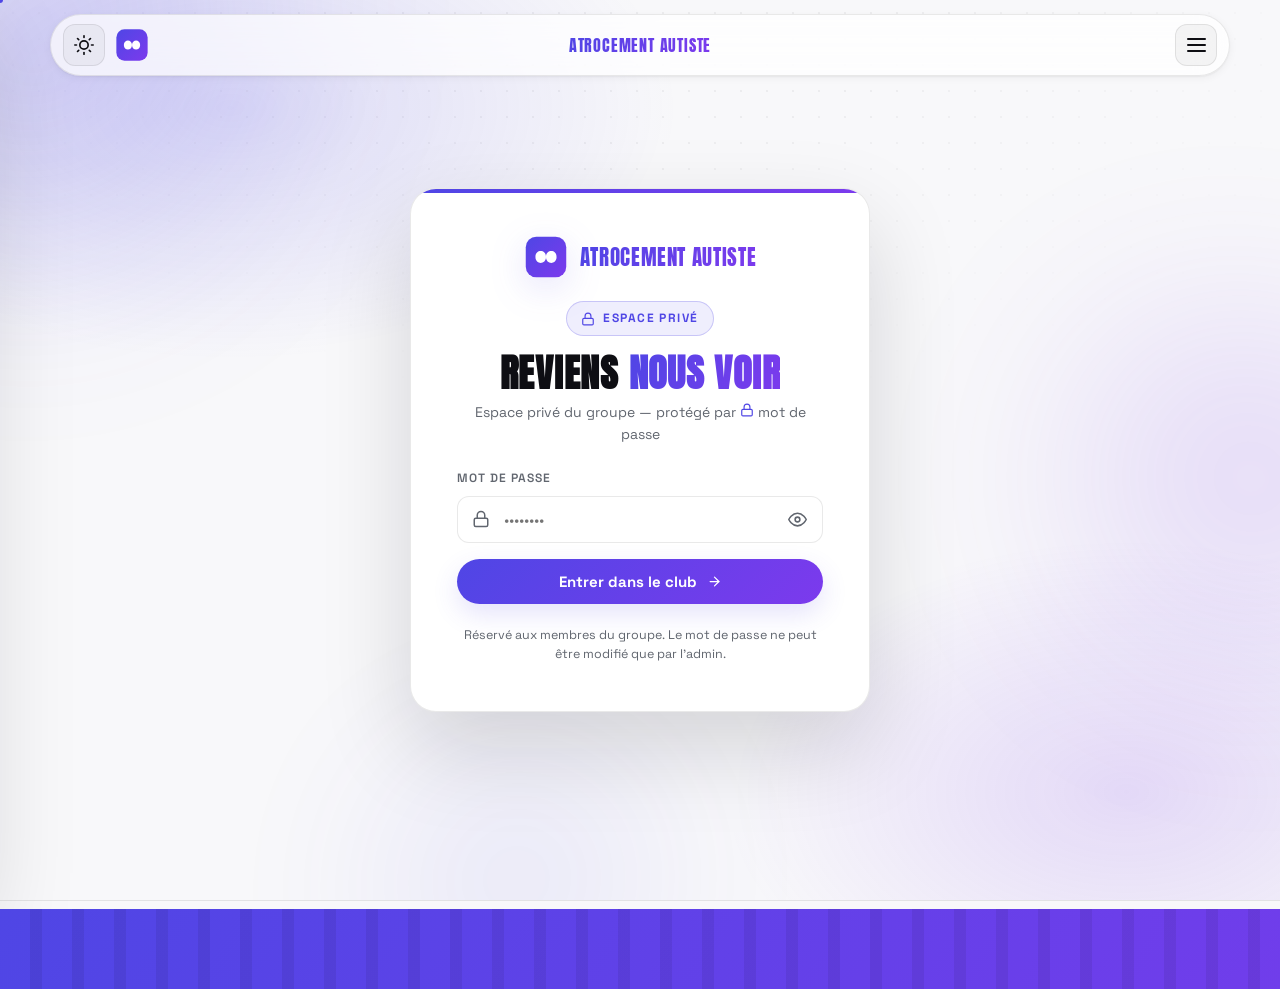
==== actualites.html @ 9465d2bf "Add files via upload" ====
<!doctype html>
<html lang="fr" data-theme="noir" data-mode="light">
<head>
<meta charset="utf-8">
<meta name="viewport" content="width=device-width, initial-scale=1, viewport-fit=cover">
<title>Fil d'actualité — Atrocement Autiste</title>
<meta name="description" content="Les nouvelles du groupe.">
<meta name="theme-color" content="#f8f8fa">
<link rel="manifest" href="manifest.json">
<link rel="icon" type="image/svg+xml" href="icons/logo.svg">
<link rel="icon" type="image/png" sizes="32x32" href="icons/icon-32.png">
<link rel="apple-touch-icon" href="icons/apple-touch-icon.png">
<meta name="apple-mobile-web-app-capable" content="yes">
<meta name="mobile-web-app-capable" content="yes">
<meta name="apple-mobile-web-app-status-bar-style" content="black-translucent">
<meta name="apple-mobile-web-app-title" content="Atrocement Autiste">
<script>
(function(){try{var t=localStorage.getItem('aa_theme')||'noir';var m=localStorage.getItem('aa_mode')||'light';var d=document.documentElement;d.setAttribute('data-theme',t);d.setAttribute('data-mode',m);}catch(e){}})();
</script>
<link rel="stylesheet" href="fonts/fonts.css">
<link rel="stylesheet" href="css/themes.css">
<link rel="stylesheet" href="css/styles.css">
</head>
<body>
<div class="cursor-dot"></div>
<div class="grid-fx"></div>
<div class="blobs"><div class="blob b1"></div><div class="blob b2"></div><div class="blob b3"></div></div>
<div class="transition-overlay"></div>

<header class="nav">
  <div class="nav-inner">
    <div class="nav-left">
      <button class="icon-btn" id="theme-btn" aria-label="Changer le thème" aria-expanded="false">
        <span class="icon-moon" data-icon="moon"></span>
        <span class="icon-sun" data-icon="sun"></span>
      </button>
      <a href="index.html" class="no-transition logo-mark" aria-label="Accueil">
        <svg viewBox="0 0 100 100" fill="none" aria-hidden="true">
          <defs><linearGradient id="navg" x1="0" y1="0" x2="1" y2="1"><stop offset="0" stop-color="var(--accent1)"/><stop offset="1" stop-color="var(--accent2)"/></linearGradient></defs>
          <rect x="4" y="4" width="92" height="92" rx="24" fill="url(#navg)"/>
          <path d="M 50 50 C 50 32 26 32 26 50 C 26 68 50 68 50 50 C 50 32 74 32 74 50 C 74 68 50 68 50 50 Z" fill="#fff"/>
        </svg>
      </a>
    </div>
    <a href="index.html" class="nav-center no-transition logo-word">Atrocement Autiste</a>
    <button class="icon-btn burger" id="burger-btn" aria-label="Ouvrir le menu" aria-expanded="false">
      <span class="bars"><span class="bar"></span><span class="bar"></span><span class="bar"></span></span>
    </button>
  </div>
</header>

<div class="panel-backdrop" id="theme-backdrop"></div>
<aside class="theme-panel" id="theme-panel" aria-label="Réglages du thème">
  <div class="panel-head">
    <span class="panel-logo" data-icon="sparkles"></span>
    <h3>Apparence</h3>
  </div>
  <p>Choisis tes couleurs et ton mode (clair ou sombre).</p>
  <div class="mode-switch">
    <button data-mode="light"><span data-icon="sun"></span> Clair</button>
    <button data-mode="dark"><span data-icon="moon"></span> Sombre</button>
  </div>
  <div class="theme-grid" id="theme-grid"></div>
  <div class="nick-field">
    <label for="nick-input">Ton pseudo</label>
    <input class="input" type="text" id="nick-input" placeholder="Comment t'appelles-tu ?" autocomplete="off" maxlength="30">
    <small>Utilisé pour signer tes posts, défis, etc.</small>
  </div>
</aside>

<nav class="menu" id="menu" aria-label="Menu principal">
  <span class="menu-eyebrow">Navigation</span>
  <div class="menu-links">
    <div class="menu-item"><a class="menu-link" href="index.html"><span class="idx">01</span>Accueil</a></div>
    <div class="menu-item"><a class="menu-link" href="archives.html"><span class="idx">02</span>Archives &amp; Nostalgie</a></div>
    <div class="menu-item"><a class="menu-link" href="defis.html"><span class="idx">03</span>Défis &amp; Vie de groupe</a></div>
    <div class="menu-item"><a class="menu-link" href="actualites.html"><span class="idx">04</span><span class="grad">Fil d'actualité</span></a></div>
    <div class="menu-item"><a class="menu-link" href="coffre.html"><span class="idx">05</span>Coffre-fort</a></div>
    <div class="menu-item"><a class="menu-link" href="ludique.html"><span class="idx">06</span>Ludique &amp; Divertissement</a></div>
  </div>
  <div class="menu-foot">
    <button class="btn sm" id="logout-btn">Se déconnecter <span data-icon="arrow"></span></button>
  </div>
</nav>

<main>
  <section class="page-head">
    <div class="container">
      <span class="section-kicker" data-reveal><span class="kicker-index">04</span> En direct du groupe</span>
      <h1 class="h2" data-reveal>Fil <span class="grad">d'actualité</span></h1>
      <p class="lead" data-reveal style="--d:.12s">
        Les annonces, les sorties, les potins. Tout ce qui se passe, en un seul endroit.
      </p>
    </div>
  </section>

  <section class="section" style="padding-top:10px;">
    <div class="container">
      <form id="post-form" class="card" style="margin-bottom:34px;" data-reveal>
        <textarea class="textarea" id="post-text" placeholder="Quoi de neuf dans le groupe ?" maxlength="1000"></textarea>
        <div class="toolbar" style="margin-top:14px;">
          <button class="btn" type="submit" data-magnetic>Publier <span data-icon="send"></span></button>
          <button class="btn ghost" type="button" id="post-refresh">Actualiser <span data-icon="refresh"></span></button>
        </div>
      </form>

      <div class="list" id="post-list"></div>
      <div class="empty" id="post-empty" style="display:none;">
        <div class="big">📢</div>
        Rien pour l'instant. Publie la première nouvelle !
      </div>
    </div>
  </section>
</main>

<footer style="border-top:1px solid var(--line); padding:34px clamp(18px,4vw,44px); text-align:center; color:var(--text-dim); font-size:13px;">
  <p>Atrocement Autiste — fait par le groupe, pour le groupe. © 2026</p>
</footer>

<div class="toasts"></div>

<script src="js/store.js"></script>
<script src="js/app.js"></script>
<script src="js/actualites.js"></script>
</body>
</html>
---- fonts/fonts.css ----
/* Polices auto-hébergées */
@font-face{font-family:'Anton';font-style:normal;font-weight:400;font-display:swap;src:url(font-1.woff2) format('woff2');unicode-range:U+0102-0103, U+0110-0111, U+0128-0129, U+0168-0169, U+01A0-01A1, U+01AF-01B0, U+0300-0301, U+0303-0304, U+0308-0309, U+0323, U+0329, U+1EA0-1EF9, U+20AB;}
@font-face{font-family:'Anton';font-style:normal;font-weight:400;font-display:swap;src:url(font-2.woff2) format('woff2');unicode-range:U+0100-02BA, U+02BD-02C5, U+02C7-02CC, U+02CE-02D7, U+02DD-02FF, U+0304, U+0308, U+0329, U+1D00-1DBF, U+1E00-1E9F, U+1EF2-1EFF, U+2020, U+20A0-20AB, U+20AD-20C0, U+2113, U+2C60-2C7F, U+A720-A7FF;}
@font-face{font-family:'Anton';font-style:normal;font-weight:400;font-display:swap;src:url(font-3.woff2) format('woff2');unicode-range:U+0000-00FF, U+0131, U+0152-0153, U+02BB-02BC, U+02C6, U+02DA, U+02DC, U+0304, U+0308, U+0329, U+2000-206F, U+20AC, U+2122, U+2191, U+2193, U+2212, U+2215, U+FEFF, U+FFFD;}
@font-face{font-family:'Space Grotesk';font-style:normal;font-weight:400;font-display:swap;src:url(font-4.woff2) format('woff2');unicode-range:U+0102-0103, U+0110-0111, U+0128-0129, U+0168-0169, U+01A0-01A1, U+01AF-01B0, U+0300-0301, U+0303-0304, U+0308-0309, U+0323, U+0329, U+1EA0-1EF9, U+20AB;}
@font-face{font-family:'Space Grotesk';font-style:normal;font-weight:400;font-display:swap;src:url(font-5.woff2) format('woff2');unicode-range:U+0100-02BA, U+02BD-02C5, U+02C7-02CC, U+02CE-02D7, U+02DD-02FF, U+0304, U+0308, U+0329, U+1D00-1DBF, U+1E00-1E9F, U+1EF2-1EFF, U+2020, U+20A0-20AB, U+20AD-20C0, U+2113, U+2C60-2C7F, U+A720-A7FF;}
@font-face{font-family:'Space Grotesk';font-style:normal;font-weight:400;font-display:swap;src:url(font-6.woff2) format('woff2');unicode-range:U+0000-00FF, U+0131, U+0152-0153, U+02BB-02BC, U+02C6, U+02DA, U+02DC, U+0304, U+0308, U+0329, U+2000-206F, U+20AC, U+2122, U+2191, U+2193, U+2212, U+2215, U+FEFF, U+FFFD;}
@font-face{font-family:'Space Grotesk';font-style:normal;font-weight:500;font-display:swap;src:url(font-4.woff2) format('woff2');unicode-range:U+0102-0103, U+0110-0111, U+0128-0129, U+0168-0169, U+01A0-01A1, U+01AF-01B0, U+0300-0301, U+0303-0304, U+0308-0309, U+0323, U+0329, U+1EA0-1EF9, U+20AB;}
@font-face{font-family:'Space Grotesk';font-style:normal;font-weight:500;font-display:swap;src:url(font-5.woff2) format('woff2');unicode-range:U+0100-02BA, U+02BD-02C5, U+02C7-02CC, U+02CE-02D7, U+02DD-02FF, U+0304, U+0308, U+0329, U+1D00-1DBF, U+1E00-1E9F, U+1EF2-1EFF, U+2020, U+20A0-20AB, U+20AD-20C0, U+2113, U+2C60-2C7F, U+A720-A7FF;}
@font-face{font-family:'Space Grotesk';font-style:normal;font-weight:500;font-display:swap;src:url(font-6.woff2) format('woff2');unicode-range:U+0000-00FF, U+0131, U+0152-0153, U+02BB-02BC, U+02C6, U+02DA, U+02DC, U+0304, U+0308, U+0329, U+2000-206F, U+20AC, U+2122, U+2191, U+2193, U+2212, U+2215, U+FEFF, U+FFFD;}
@font-face{font-family:'Space Grotesk';font-style:normal;font-weight:600;font-display:swap;src:url(font-4.woff2) format('woff2');unicode-range:U+0102-0103, U+0110-0111, U+0128-0129, U+0168-0169, U+01A0-01A1, U+01AF-01B0, U+0300-0301, U+0303-0304, U+0308-0309, U+0323, U+0329, U+1EA0-1EF9, U+20AB;}
@font-face{font-family:'Space Grotesk';font-style:normal;font-weight:600;font-display:swap;src:url(font-5.woff2) format('woff2');unicode-range:U+0100-02BA, U+02BD-02C5, U+02C7-02CC, U+02CE-02D7, U+02DD-02FF, U+0304, U+0308, U+0329, U+1D00-1DBF, U+1E00-1E9F, U+1EF2-1EFF, U+2020, U+20A0-20AB, U+20AD-20C0, U+2113, U+2C60-2C7F, U+A720-A7FF;}
@font-face{font-family:'Space Grotesk';font-style:normal;font-weight:600;font-display:swap;src:url(font-6.woff2) format('woff2');unicode-range:U+0000-00FF, U+0131, U+0152-0153, U+02BB-02BC, U+02C6, U+02DA, U+02DC, U+0304, U+0308, U+0329, U+2000-206F, U+20AC, U+2122, U+2191, U+2193, U+2212, U+2215, U+FEFF, U+FFFD;}
@font-face{font-family:'Space Grotesk';font-style:normal;font-weight:700;font-display:swap;src:url(font-4.woff2) format('woff2');unicode-range:U+0102-0103, U+0110-0111, U+0128-0129, U+0168-0169, U+01A0-01A1, U+01AF-01B0, U+0300-0301, U+0303-0304, U+0308-0309, U+0323, U+0329, U+1EA0-1EF9, U+20AB;}
@font-face{font-family:'Space Grotesk';font-style:normal;font-weight:700;font-display:swap;src:url(font-5.woff2) format('woff2');unicode-range:U+0100-02BA, U+02BD-02C5, U+02C7-02CC, U+02CE-02D7, U+02DD-02FF, U+0304, U+0308, U+0329, U+1D00-1DBF, U+1E00-1E9F, U+1EF2-1EFF, U+2020, U+20A0-20AB, U+20AD-20C0, U+2113, U+2C60-2C7F, U+A720-A7FF;}
@font-face{font-family:'Space Grotesk';font-style:normal;font-weight:700;font-display:swap;src:url(font-6.woff2) format('woff2');unicode-range:U+0000-00FF, U+0131, U+0152-0153, U+02BB-02BC, U+02C6, U+02DA, U+02DC, U+0304, U+0308, U+0329, U+2000-206F, U+20AC, U+2122, U+2191, U+2193, U+2212, U+2215, U+FEFF, U+FFFD;}
---- css/themes.css ----
/* =========================================================
   Thèmes — Atrocement Autiste
   Tokens globaux + mode clair/sombre + 8 accents colorés.
   ========================================================= */

:root {
  --font-display: 'Anton', 'Arial Black', 'Impact', sans-serif;
  --font-body: 'Space Grotesk', system-ui, -apple-system, 'Segoe UI', sans-serif;
  --font-mono: ui-monospace, 'Cascadia Code', 'JetBrains Mono', 'Fira Code', 'Space Grotesk', monospace;
  --radius: 18px;
  --radius-sm: 12px;
  --radius-lg: 26px;
  --maxw: 1180px;
  --dur: .35s;
  --ease: cubic-bezier(.22, 1, .36, 1);
}

/* ---------- CLAIR (défaut) ---------- */
:root, :root[data-mode='light'] {
  --bg: #f8f8fa;
  --bg-soft: #f0f0f3;
  --bg-card: #ffffff;
  --bg-elev: #ffffff;
  --text: #0e0e13;
  --text-dim: #61666f;
  --line: rgba(14, 14, 19, .09);
  --line-strong: rgba(14, 14, 19, .18);
  --accent1: #4f46e5;
  --accent2: #7c3aed;
  --glow: rgba(79, 70, 229, .15);
  --overlay: rgba(250, 250, 252, .9);
  --nav-bg: rgba(255, 255, 255, .72);
  --glass: rgba(14, 14, 19, .04);
  --shadow-sm: 0 1px 2px rgba(14, 14, 19, .05), 0 2px 8px rgba(14, 14, 19, .05);
  --shadow: 0 12px 36px rgba(14, 14, 19, .09);
  --shadow-lg: 0 36px 90px rgba(14, 14, 19, .15);
  color-scheme: light;
}

/* ---------- SOMBRE ---------- */
:root[data-mode='dark'] {
  --bg: #0b0c12;
  --bg-soft: #13141a;
  --bg-card: rgba(255, 255, 255, .04);
  --bg-elev: #15161d;
  --text: #f3f4f8;
  --text-dim: #9aa1ae;
  --line: rgba(255, 255, 255, .09);
  --line-strong: rgba(255, 255, 255, .2);
  --accent1: #818cf8;
  --accent2: #a78bfa;
  --glow: rgba(129, 140, 248, .22);
  --overlay: rgba(8, 9, 14, .92);
  --nav-bg: rgba(11, 12, 18, .66);
  --glass: rgba(255, 255, 255, .05);
  --shadow-sm: 0 1px 2px rgba(0, 0, 0, .3), 0 2px 8px rgba(0, 0, 0, .3);
  --shadow: 0 12px 36px rgba(0, 0, 0, .4);
  --shadow-lg: 0 36px 90px rgba(0, 0, 0, .55);
  color-scheme: dark;
}

/* ---------- ACCENTS (thèmes) ---------- */
[data-theme='noir'] {
  --accent1: #4f46e5;
  --accent2: #7c3aed;
  --glow: rgba(79, 70, 229, .16);
}
[data-theme='neon'] {
  --accent1: #06b6d4;
  --accent2: #e11d8f;
  --glow: rgba(6, 182, 212, .16);
}
[data-theme='foret'] {
  --accent1: #059669;
  --accent2: #d97706;
  --glow: rgba(5, 150, 105, .16);
}
[data-theme='ocean'] {
  --accent1: #0ea5e9;
  --accent2: #6366f1;
  --glow: rgba(14, 165, 233, .16);
}
[data-theme='coucher'] {
  --accent1: #f97316;
  --accent2: #e11d48;
  --glow: rgba(249, 115, 22, .16);
}
[data-theme='candy'] {
  --accent1: #ec4899;
  --accent2: #8b5cf6;
  --glow: rgba(236, 72, 153, .16);
}
[data-theme='aurore'] {
  --accent1: #65a30d;
  --accent2: #0891b2;
  --glow: rgba(101, 163, 13, .16);
}
[data-theme='mono'] {
  --accent1: #6b7280;
  --accent2: #9ca3af;
  --glow: rgba(107, 114, 128, .16);
}
[data-theme='mono'][data-mode='light'] {
  --accent1: #111827;
  --accent2: #4b5563;
  --glow: rgba(17, 24, 39, .14);
}
---- css/styles.css ----
/* =========================================================
   Atrocement Autiste — design « inngest »
   Refonte complète : base claire, points de grille subtils,
   halos doux, pilules, fenêtres de code sombres, motion douce.
   ========================================================= */

/* ============ BASE ============ */
*, *::before, *::after { box-sizing: border-box; margin: 0; padding: 0; }

html { -webkit-text-size-adjust: 100%; scroll-behavior: auto; }

[data-lenis-prevent] { overscroll-behavior: contain; }

body {
  font-family: var(--font-body);
  background: var(--bg);
  color: var(--text);
  line-height: 1.55;
  overflow-x: hidden;
  -webkit-font-smoothing: antialiased;
  transition: background-color .45s ease, color .45s ease;
}

::selection { background: var(--accent1); color: #fff; }

img, svg, video { display: block; max-width: 100%; }
a { color: inherit; text-decoration: none; }
button { font-family: inherit; cursor: pointer; }
input, textarea, select { font-family: inherit; }

::-webkit-scrollbar { width: 10px; }
::-webkit-scrollbar-track { background: var(--bg); }
::-webkit-scrollbar-thumb { background: color-mix(in srgb, var(--accent1) 38%, transparent); border-radius: 99px; }
::-webkit-scrollbar-thumb:hover { background: var(--accent1); }

:focus-visible { outline: 2px solid var(--accent1); outline-offset: 3px; border-radius: 6px; }

/* ============ FOND : halos + grille de points ============ */
.blobs { position: fixed; inset: 0; z-index: -1; overflow: hidden; pointer-events: none; }
.blob {
  position: absolute; border-radius: 50%; filter: blur(90px);
  opacity: .3; will-change: transform;
  animation: blobFloat 30s ease-in-out infinite alternate;
}
.blob.b1 { width: 44vw; height: 44vw; left: -12vw; top: -18vh; background: radial-gradient(circle at 30% 30%, var(--accent1), transparent 62%); opacity: .26; }
.blob.b2 { width: 40vw; height: 40vw; right: -14vw; top: 30vh; background: radial-gradient(circle at 60% 40%, var(--accent2), transparent 62%); opacity: .2; animation-delay: -10s; }
.blob.b3 { width: 30vw; height: 30vw; left: 28vw; bottom: -16vw; background: radial-gradient(circle at 40% 40%, var(--accent1), transparent 62%); opacity: .14; animation-delay: -20s; }
@keyframes blobFloat {
  0% { transform: translate(0, 0) scale(1); }
  50% { transform: translate(4vw, -3vh) scale(1.06); }
  100% { transform: translate(-3vw, 4vh) scale(.96); }
}

.grid-fx {
  position: fixed; inset: 0; z-index: -2; pointer-events: none;
  background-image: radial-gradient(var(--line) 1px, transparent 1px);
  background-size: 26px 26px;
  mask-image: radial-gradient(ellipse 85% 65% at 50% 0%, #000 22%, transparent 72%);
  -webkit-mask-image: radial-gradient(ellipse 85% 65% at 50% 0%, #000 22%, transparent 72%);
  opacity: .55;
}

/* ============ CURSEUR CUSTOM ============ */
@media (hover: hover) and (pointer: fine) {
  .cursor-dot {
    position: fixed; top: 0; left: 0; z-index: 9999; pointer-events: none;
    border-radius: 50%; transform: translate(-50%, -50%);
    opacity: 0; transition: opacity .25s;
  }
  .cursor-dot { width: 6px; height: 6px; background: var(--accent1); }
  html.has-cursor .cursor-dot { opacity: 1; }
  html.has-cursor body { cursor: none; }
  html.has-cursor a, html.has-cursor button, html.has-cursor input, html.has-cursor textarea, html.has-cursor select, html.has-cursor [role='button'] { cursor: none; }
}

/* ============ ICONES / BOUTONS D'ICONE ============ */
[data-icon] svg { width: 1em; height: 1em; }
span[data-icon] { display: inline-flex; line-height: 1; }

.icon-btn {
  position: relative; width: 42px; height: 42px; border-radius: 12px;
  display: grid; place-items: center; border: 1px solid var(--line);
  background: var(--glass); color: var(--text);
  transition: transform .3s var(--ease), border-color .3s, box-shadow .3s, background .3s;
  overflow: hidden;
}
.icon-btn:hover {
  transform: translateY(-2px);
  border-color: var(--accent1);
  box-shadow: 0 8px 20px var(--glow);
  background: var(--bg-card);
}
.icon-btn svg { width: 20px; height: 20px; }

.icon-btn .icon-moon, .icon-btn .icon-sun { position: absolute; transition: transform .3s var(--ease), opacity .3s; }
.icon-btn .icon-moon { opacity: 1; transform: scale(1) rotate(0); }
.icon-btn .icon-sun { opacity: 0; transform: scale(.4) rotate(-90deg); }
[data-mode='light'] .icon-btn .icon-moon { opacity: 0; transform: scale(.4) rotate(90deg); }
[data-mode='light'] .icon-btn .icon-sun { opacity: 1; transform: scale(1) rotate(0); }

.icon-btn.sm { width: 36px; height: 36px; border-radius: 10px; }
.icon-btn.sm svg { width: 17px; height: 17px; }
.icon-btn.ghosty { background: transparent; border-color: var(--line); }
.icon-btn.ghosty:hover { border-color: var(--accent1); color: var(--accent1); background: color-mix(in srgb, var(--accent1) 8%, transparent); }

/* burger */
.burger { display: grid; place-items: center; }
.burger .bars { width: 19px; height: 14px; position: relative; }
.burger .bar {
  position: absolute; left: 0; width: 100%; height: 2px; background: currentColor;
  border-radius: 2px; transition: transform .35s var(--ease), opacity .2s, top .35s var(--ease);
}
.burger .bar:nth-child(1) { top: 0; }
.burger .bar:nth-child(2) { top: 6px; }
.burger .bar:nth-child(3) { top: 12px; }
.icon-btn.open .bar:nth-child(1) { top: 6px; transform: rotate(45deg); }
.icon-btn.open .bar:nth-child(2) { opacity: 0; transform: scaleX(0); }
.icon-btn.open .bar:nth-child(3) { top: 6px; transform: rotate(-45deg); }

/* ============ NAV (pilule flottante) ============ */
.nav {
  position: fixed; top: 14px; left: 0; right: 0; z-index: 800;
  display: flex; justify-content: center;
  padding: 0 clamp(14px, 3vw, 28px);
  pointer-events: none;
  transition: top .3s var(--ease);
}
.nav-inner {
  position: relative;
  display: flex; align-items: center; justify-content: space-between; gap: 10px;
  width: 100%; max-width: var(--maxw);
  padding: 9px 12px;
  border: 1px solid var(--line); border-radius: 999px;
  background: var(--nav-bg);
  backdrop-filter: blur(18px); -webkit-backdrop-filter: blur(18px);
  box-shadow: var(--shadow-sm);
  pointer-events: auto;
  transition: background-color .4s, box-shadow .4s, border-color .4s;
}
.nav.scrolled .nav-inner { background: var(--bg-elev); box-shadow: var(--shadow); }

.nav-left { display: flex; align-items: center; gap: 10px; }

.logo-mark { flex-shrink: 0; display: block; transition: transform .4s var(--ease); }
.logo-mark svg { width: 34px; height: 34px; }
.logo-mark:hover { transform: rotate(8deg) scale(1.06); }

.logo-word {
  font-family: var(--font-display); font-size: 16px; letter-spacing: .05em; text-transform: uppercase;
  background: linear-gradient(120deg, var(--accent1), var(--accent2));
  -webkit-background-clip: text; background-clip: text; color: transparent;
  white-space: nowrap;
}
.nav-center { position: absolute; left: 50%; transform: translateX(-50%); display: flex; align-items: center; gap: 10px; }

/* ============ MENU PLEIN ECRAN ============ */
.menu {
  position: fixed; inset: 0; z-index: 790;
  background: var(--overlay);
  backdrop-filter: blur(24px); -webkit-backdrop-filter: blur(24px);
  display: flex; flex-direction: column; justify-content: center;
  padding: 90px clamp(22px, 7vw, 96px);
  opacity: 0; visibility: hidden; transition: opacity .5s var(--ease), visibility .5s;
}
.menu.open { opacity: 1; visibility: visible; }

.menu-eyebrow {
  font-size: 12px; font-weight: 700; letter-spacing: .24em; text-transform: uppercase;
  color: var(--text-dim); margin-bottom: 18px; display: inline-flex; align-items: center; gap: 10px;
}
.menu-eyebrow::before { content: ''; width: 26px; height: 2px; background: var(--accent1); border-radius: 2px; }

.menu-links { display: flex; flex-direction: column; gap: 4px; }
.menu-item { opacity: 0; transform: translateY(28px); transition: opacity .55s var(--ease), transform .55s var(--ease); }
.menu.open .menu-item { opacity: 1; transform: translateY(0); }

.menu-link {
  display: inline-flex; align-items: baseline; gap: 18px; width: fit-content;
  font-family: var(--font-display); font-weight: 400;
  font-size: clamp(30px, 6.5vw, 62px); line-height: 1.12; text-transform: uppercase; letter-spacing: .01em;
  padding: .08em 0; position: relative; color: var(--text);
  transition: color .3s, transform .5s var(--ease);
}
.menu-link .idx { font-family: var(--font-body); font-size: 12px; color: var(--text-dim); font-weight: 700; letter-spacing: .12em; }
.menu-link span.grad {
  background: linear-gradient(120deg, var(--accent1), var(--accent2));
  -webkit-background-clip: text; background-clip: text; color: transparent;
}
.menu-link:hover { color: var(--accent1); transform: translateX(12px); }
.menu-link::after {
  content: ''; position: absolute; left: 0; bottom: .1em; height: 3px; width: 100%;
  background: linear-gradient(90deg, var(--accent1), var(--accent2));
  transform: scaleX(0); transform-origin: left; transition: transform .4s var(--ease);
}
.menu-link:hover::after { transform: scaleX(1); }

.menu-foot { margin-top: 42px; display: flex; flex-wrap: wrap; gap: 14px; align-items: center; }
.menu-foot .btn { text-transform: uppercase; font-size: 12.5px; letter-spacing: .08em; }

/* ============ PANNEAU THEME ============ */
.panel-backdrop {
  position: fixed; inset: 0; z-index: 810; background: rgba(13, 15, 20, .4);
  opacity: 0; visibility: hidden; transition: opacity .4s, visibility .4s;
}
.panel-backdrop.open { opacity: 1; visibility: visible; }

.theme-panel {
  position: fixed; top: 0; left: 0; bottom: 0; z-index: 820; width: min(360px, 88vw);
  background: var(--bg-elev); border-right: 1px solid var(--line);
  padding: 66px 26px 30px; transform: translateX(-105%);
  transition: transform .5s var(--ease);
  overflow-y: auto; box-shadow: var(--shadow-lg);
}
.theme-panel.open { transform: translateX(0); }
.panel-head { display: flex; align-items: center; gap: 12px; margin-bottom: 6px; }
.panel-logo {
  width: 36px; height: 36px; border-radius: 11px; display: grid; place-items: center; flex-shrink: 0;
  background: linear-gradient(135deg, var(--accent1), var(--accent2)); color: #fff;
  box-shadow: 0 8px 20px var(--glow);
}
.panel-logo svg { width: 18px; height: 18px; }
.theme-panel h3 { font-family: var(--font-display); text-transform: uppercase; font-size: 20px; letter-spacing: .02em; font-weight: 400; }
.theme-panel p { color: var(--text-dim); font-size: 13.5px; margin-bottom: 22px; }

.mode-switch {
  display: flex; background: var(--bg-soft); border: 1px solid var(--line); border-radius: 999px; padding: 4px; gap: 4px; margin-bottom: 24px;
}
.mode-switch button {
  flex: 1; padding: 9px 12px; border-radius: 999px; border: 0; background: transparent;
  color: var(--text-dim); font-size: 13px; font-weight: 600; transition: all .3s;
  display: flex; align-items: center; justify-content: center; gap: 8px;
}
.mode-switch button svg { width: 15px; height: 15px; }
.mode-switch button.active { background: var(--accent1); color: #fff; box-shadow: 0 6px 18px var(--glow); }

.theme-grid { display: grid; grid-template-columns: repeat(2, 1fr); gap: 10px; }
.theme-swatch {
  border: 1px solid var(--line); border-radius: var(--radius-sm); background: var(--bg-card);
  padding: 10px; text-align: left; color: var(--text);
  transition: transform .3s var(--ease), border-color .3s, box-shadow .3s;
}
.theme-swatch:hover { transform: translateY(-3px); border-color: var(--accent1); box-shadow: var(--shadow-sm); }
.theme-swatch.active { border-color: var(--accent1); box-shadow: 0 0 0 1px var(--accent1), 0 8px 20px var(--glow); }
.swatch-dot {
  width: 100%; height: 34px; border-radius: 8px; margin-bottom: 8px;
  border: 1px solid rgba(14, 14, 19, .08);
  background: linear-gradient(120deg, var(--s1), var(--s2));
}
.theme-swatch span { font-size: 12.5px; font-weight: 600; }

.install-app { width: 100%; margin-top: 24px; }
.install-app svg { width: 16px; height: 16px; }

/* ============ BOUTONS ============ */
.btn {
  display: inline-flex; align-items: center; justify-content: center; gap: 10px;
  padding: 13px 26px; border-radius: 999px; border: 0; font-weight: 700; font-size: 15px;
  color: #fff; position: relative; overflow: hidden;
  background: linear-gradient(135deg, var(--accent1), var(--accent2));
  box-shadow: 0 10px 26px var(--glow);
  transition: transform .3s var(--ease), box-shadow .3s var(--ease), filter .3s;
}
.btn:hover { transform: translateY(-3px) scale(1.02); box-shadow: 0 18px 40px var(--glow); filter: brightness(1.06); }
.btn:active { transform: translateY(-1px) scale(.99); }
.btn::after {
  content: ''; position: absolute; inset: 0;
  background: linear-gradient(120deg, transparent 30%, rgba(255, 255, 255, .3) 50%, transparent 70%);
  transform: translateX(-120%);
}
.btn:hover::after { animation: shine .8s var(--ease); }
@keyframes shine { to { transform: translateX(120%); } }

.btn.ghost {
  background: transparent; color: var(--text);
  border: 1px solid var(--line-strong); box-shadow: none;
}
.btn.ghost:hover { border-color: var(--accent1); color: var(--accent1); box-shadow: 0 10px 26px var(--glow); filter: none; }
.btn.sm { padding: 9px 17px; font-size: 13px; }
.btn.danger { background: linear-gradient(135deg, #f43f5e, #fb7185); box-shadow: 0 8px 24px rgba(244, 63, 94, .28); }
.btn.ghost.danger { background: transparent; color: #f43f5e; border-color: rgba(244, 63, 94, .4); box-shadow: none; }
.btn.ghost.danger:hover { background: rgba(244, 63, 94, .1); }

/* ============ LAYOUT ============ */
main { padding: 0 clamp(18px, 4vw, 44px); }
.section { padding: clamp(60px, 9vw, 120px) 0; position: relative; }
.container { max-width: var(--maxw); margin: 0 auto; }
.page-enter { animation: pageIn .6s var(--ease) both; }
@keyframes pageIn { from { opacity: 0; transform: translateY(18px); } to { opacity: 1; transform: none; } }

/* ============ TITRES ============ */
.hero-kicker {
  display: inline-flex; align-items: center; gap: 10px;
  padding: 8px 16px; border-radius: 999px;
  border: 1px solid color-mix(in srgb, var(--accent1) 30%, transparent);
  background: color-mix(in srgb, var(--accent1) 8%, transparent);
  font-size: 12px; font-weight: 700; letter-spacing: .18em; text-transform: uppercase;
  color: var(--accent1); margin-bottom: 26px;
}
.hero-kicker::before { content: ''; width: 7px; height: 7px; border-radius: 50%; background: var(--accent1); box-shadow: 0 0 0 4px color-mix(in srgb, var(--accent1) 16%, transparent); }

.hero {
  min-height: 100svh; display: flex; flex-direction: column; justify-content: center;
  padding: 140px 0 40px; position: relative;
}
.hero-inner { display: flex; flex-direction: column; align-items: center; text-align: center; }
.hero-emblem { display: grid; place-items: center; margin-bottom: 28px; }
.logo-badge {
  width: 72px; height: 72px; border-radius: 22px; padding: 12px;
  background: var(--bg-card); border: 1px solid var(--line); box-shadow: var(--shadow);
  transform-style: preserve-3d; transition: transform .4s var(--ease), box-shadow .4s var(--ease);
}
.logo-badge:hover { transform: scale(1.06) rotate(-3deg); box-shadow: var(--shadow-lg); }
.logo-badge svg { width: 100%; height: 100%; filter: drop-shadow(0 10px 18px var(--glow)); }

.hero-title {
  font-family: var(--font-display); font-weight: 400;
  font-size: clamp(64px, 15vw, 190px);
  line-height: .9; text-transform: uppercase; letter-spacing: .01em;
  overflow: hidden;
}
.hero-title .line { display: block; }
.hero-title .grad {
  background: linear-gradient(115deg, var(--accent1) 10%, var(--accent2) 60%, var(--accent1) 110%);
  background-size: 220% 100%;
  -webkit-background-clip: text; background-clip: text; color: transparent;
  animation: gradShift 6s ease infinite;
}
@keyframes gradShift { 0%, 100% { background-position: 0% 0; } 50% { background-position: 100% 0; } }

.hero-sub { margin-top: 26px; max-width: 620px; color: var(--text-dim); font-size: clamp(16px, 2vw, 19px); }
.hero-cta { display: flex; gap: 14px; align-items: center; justify-content: center; flex-wrap: wrap; margin-top: 34px; }
.hero-cta .btn { margin-top: 6px; }

.hero-visual { margin-top: clamp(40px, 6vw, 64px); }

.hero-scroll {
  margin-top: 54px; color: var(--text-dim); font-size: 11px; letter-spacing: .2em; text-transform: uppercase;
  display: flex; flex-direction: column; align-items: center; gap: 10px;
}
.hero-scroll .mouse { width: 24px; height: 38px; border: 1.5px solid var(--line-strong); border-radius: 14px; position: relative; }
.hero-scroll .mouse::after {
  content: ''; position: absolute; left: 50%; top: 7px; width: 4px; height: 8px;
  background: var(--accent1); border-radius: 4px; transform: translateX(-50%);
  animation: wheel 1.6s var(--ease) infinite;
}
@keyframes wheel { 0% { opacity: 1; transform: translate(-50%, 0); } 70% { opacity: 0; transform: translate(-50%, 12px); } 100% { opacity: 0; } }

.section-kicker {
  display: inline-flex; align-items: center; gap: 10px;
  font-size: 12px; font-weight: 700; letter-spacing: .2em; text-transform: uppercase;
  color: var(--accent1); margin-bottom: 16px;
}
.section-kicker::before { content: ''; width: 28px; height: 2px; background: var(--accent1); border-radius: 2px; }
.kicker-index {
  display: inline-grid; place-items: center; min-width: 30px; height: 22px; padding: 0 6px;
  border-radius: 99px; background: var(--bg-card); border: 1px solid var(--line);
  color: var(--text-dim); font-family: var(--font-mono); font-size: 11px; font-weight: 700;
}

.h2 {
  font-family: var(--font-display); font-weight: 400;
  font-size: clamp(40px, 8vw, 84px); line-height: .98; text-transform: uppercase; letter-spacing: .005em;
}
.h2 .grad {
  background: linear-gradient(115deg, var(--accent1), var(--accent2));
  -webkit-background-clip: text; background-clip: text; color: transparent;
}
.lead { color: var(--text-dim); max-width: 640px; font-size: clamp(15px, 2vw, 18px); margin-top: 16px; }

/* ============ FENETRE DE CODE (façon inngest) ============ */
.code-card {
  background: #0c0e13; border: 1px solid rgba(255, 255, 255, .09);
  border-radius: var(--radius); overflow: hidden;
  box-shadow: 0 34px 90px rgba(12, 14, 19, .3);
}
.code-card .code-head {
  display: flex; align-items: center; gap: 8px; padding: 13px 16px;
  border-bottom: 1px solid rgba(255, 255, 255, .07);
}
.code-card .code-head .dot { width: 10px; height: 10px; border-radius: 50%; }
.code-card .code-head .dot.r { background: #f87171; }
.code-card .code-head .dot.y { background: #fbbf24; }
.code-card .code-head .dot.g { background: #34d399; }
.code-card .code-head .t {
  margin-left: 10px; font-size: 12px; color: #71717a; font-family: var(--font-mono);
}
.code-card .code-status {
  margin-left: auto; display: inline-flex; align-items: center; gap: 7px;
  font-size: 11px; font-weight: 600; color: #6ee7b7; font-family: var(--font-mono);
}
.code-card .code-status i {
  width: 7px; height: 7px; border-radius: 50%; background: #34d399;
  box-shadow: 0 0 0 0 rgba(52, 211, 153, .6); animation: pulseDot 2s ease infinite;
}
@keyframes pulseDot {
  0% { box-shadow: 0 0 0 0 rgba(52, 211, 153, .55); }
  70% { box-shadow: 0 0 0 7px rgba(52, 211, 153, 0); }
  100% { box-shadow: 0 0 0 0 rgba(52, 211, 153, 0); }
}
.code-card .code-body {
  padding: 18px 20px; font-family: var(--font-mono);
  font-size: 13px; line-height: 1.9; color: #d4d4d8; overflow-x: auto;
}
.code-card .code-body .ln { display: flex; gap: 16px; white-space: pre; }
.code-card .code-body .no { color: #4b5563; user-select: none; width: 16px; text-align: right; flex-shrink: 0; }
.code-card .code-body .cm { color: #6b7280; font-style: italic; }
.code-card .code-body .fn { color: #a5b4fc; }
.code-card .code-body .kw { color: #7dd3fc; }
.code-card .code-body .st { color: #86efac; }
.code-card .code-body .pn { color: #f0abfc; }
.code-card .code-body .pr { color: #818cf8; font-weight: 700; }
.code-card .caret-line {
  display: inline-block; width: 8px; height: 15px; margin-left: 4px;
  background: #818cf8; vertical-align: -2px; animation: caretBlink 1.1s steps(1) infinite;
}

/* ============ MARQUEE ============ */
.marquee {
  overflow: hidden; white-space: nowrap; padding: 20px 0;
  border-top: 1px solid var(--line); border-bottom: 1px solid var(--line);
  mask-image: linear-gradient(90deg, transparent, #000 8%, #000 92%, transparent);
  -webkit-mask-image: linear-gradient(90deg, transparent, #000 8%, #000 92%, transparent);
}
.marquee-track { display: inline-flex; gap: 54px; animation: marquee 26s linear infinite; will-change: transform; }
.marquee-track span {
  font-family: var(--font-display); text-transform: uppercase; font-size: clamp(20px, 3.4vw, 32px);
  letter-spacing: .02em; color: var(--text); opacity: .85;
}
.marquee-track .sep { color: var(--accent1); opacity: 1; }
@keyframes marquee { to { transform: translateX(-50%); } }

/* ============ CARTES / GRILLES ============ */
.grid { display: grid; gap: 20px; grid-template-columns: repeat(12, 1fr); }
.card {
  display: block;
  background: var(--bg-card); border: 1px solid var(--line); border-radius: var(--radius);
  padding: 26px; position: relative; overflow: hidden; box-shadow: var(--shadow-sm);
  transition: transform .45s var(--ease), border-color .45s, box-shadow .45s, background .45s;
}
.card:hover { transform: translateY(-6px); border-color: color-mix(in srgb, var(--accent1) 45%, transparent); box-shadow: var(--shadow); background: var(--bg-elev); }
.card .card-icon {
  width: 46px; height: 46px; border-radius: 14px; display: grid; place-items: center; margin-bottom: 18px;
  background: color-mix(in srgb, var(--accent1) 10%, transparent);
  color: var(--accent1); border: 1px solid color-mix(in srgb, var(--accent1) 18%, transparent);
  transition: transform .35s var(--ease), background .35s, color .35s;
}
.card:hover .card-icon { background: linear-gradient(135deg, var(--accent1), var(--accent2)); color: #fff; transform: translateY(-3px); }
.card .card-icon svg { width: 22px; height: 22px; }
.card h3 { font-family: var(--font-display); font-size: 19px; text-transform: uppercase; letter-spacing: .02em; margin-bottom: 8px; font-weight: 400; }
.card p { color: var(--text-dim); font-size: 14.5px; }
.card .arrow {
  position: absolute; top: 24px; right: 24px; color: var(--text-dim);
  transform: translate(-10px, 10px); opacity: 0; transition: transform .4s var(--ease), opacity .4s, color .3s;
}
.card:hover .arrow { transform: none; opacity: 1; color: var(--accent1); }
.card.hover-accent::before {
  content: ''; position: absolute; inset: 0; border-radius: inherit;
  background: linear-gradient(135deg, transparent 40%, color-mix(in srgb, var(--accent1) 12%, transparent));
  opacity: 0; transition: opacity .45s;
}
.card.hover-accent:hover::before { opacity: 1; }

.col-3 { grid-column: span 4; }
.col-4 { grid-column: span 3; }
.col-5 { grid-column: span 5; }
.col-6 { grid-column: span 6; }
.col-7 { grid-column: span 7; }
.col-8 { grid-column: span 8; }
.col-12 { grid-column: span 12; }

/* points à cocher (section principe) */
.points { display: flex; flex-direction: column; gap: 14px; margin-top: 24px; }
.point { display: flex; align-items: flex-start; gap: 12px; }
.point .tick {
  width: 26px; height: 26px; border-radius: 9px; flex-shrink: 0; margin-top: 1px;
  display: grid; place-items: center; color: #fff;
  background: linear-gradient(135deg, var(--accent1), var(--accent2));
  box-shadow: 0 6px 16px var(--glow);
}
.point .tick svg { width: 14px; height: 14px; }
.point strong { display: block; font-size: 15px; }
.point span { color: var(--text-dim); font-size: 13.5px; }

/* ============ ETAPES (01 / 02 / 03) ============ */
.steps { display: grid; grid-template-columns: repeat(3, 1fr); gap: 20px; }
.step {
  position: relative; padding: 28px;
  background: var(--bg-card); border: 1px solid var(--line); border-radius: var(--radius);
  box-shadow: var(--shadow-sm);
  transition: transform .4s var(--ease), border-color .4s, box-shadow .4s;
}
.step:hover { transform: translateY(-5px); border-color: color-mix(in srgb, var(--accent1) 40%, transparent); box-shadow: var(--shadow); }
.step .no {
  display: inline-flex; align-items: center; gap: 10px;
  font-family: var(--font-mono); font-size: 13px; font-weight: 700; letter-spacing: .1em;
  color: var(--accent1); margin-bottom: 16px;
}
.step .no::after { content: ''; width: 26px; height: 1px; background: var(--line-strong); }
.step h3 { font-family: var(--font-display); font-size: 20px; text-transform: uppercase; letter-spacing: .02em; font-weight: 400; margin-bottom: 8px; }
.step p { color: var(--text-dim); font-size: 14.5px; }

/* ============ BADGES / STATS ============ */
.badges { display: flex; flex-wrap: wrap; gap: 10px; justify-content: center; }
.badge {
  display: inline-flex; align-items: center; gap: 9px;
  padding: 10px 18px; border-radius: 999px;
  background: var(--bg-card); border: 1px solid var(--line); box-shadow: var(--shadow-sm);
  color: var(--text-dim); font-size: 13.5px; font-weight: 600;
  transition: transform .3s var(--ease), border-color .3s, box-shadow .3s;
}
.badge:hover { transform: translateY(-3px); border-color: var(--accent1); box-shadow: var(--shadow); }
.badge svg { width: 16px; height: 16px; color: var(--accent1); }

/* ============ CTA FINAL ============ */
.cta-card {
  position: relative; overflow: hidden;
  border-radius: var(--radius-lg);
  padding: clamp(40px, 7vw, 72px) clamp(24px, 5vw, 56px);
  text-align: center;
  background: linear-gradient(135deg, var(--accent1), var(--accent2));
  box-shadow: 0 40px 90px var(--glow);
}
.cta-card::before {
  content: ''; position: absolute; inset: 0;
  background-image: radial-gradient(rgba(255, 255, 255, .18) 1px, transparent 1px);
  background-size: 22px 22px;
  mask-image: radial-gradient(ellipse 80% 80% at 50% 0%, #000, transparent 75%);
  -webkit-mask-image: radial-gradient(ellipse 80% 80% at 50% 0%, #000, transparent 75%);
}
.cta-card > * { position: relative; }
.cta-card .h2 { color: #fff; }
.cta-card .grad-light {
  background: linear-gradient(120deg, #fff, #e9d5ff);
  -webkit-background-clip: text; background-clip: text; color: transparent;
}
.cta-card .lead { color: rgba(255, 255, 255, .85); margin-left: auto; margin-right: auto; }
.cta-card .btn { background: #fff; color: var(--accent1); box-shadow: 0 14px 34px rgba(0, 0, 0, .18); }
.cta-card .btn:hover { box-shadow: 0 20px 46px rgba(0, 0, 0, .24); }

/* ============ FORMULAIRES ============ */
.field { margin-bottom: 16px; }
.field label {
  display: block; font-size: 12px; font-weight: 600; letter-spacing: .08em; text-transform: uppercase;
  color: var(--text-dim); margin-bottom: 8px;
}
.input, .textarea, .select {
  width: 100%; background: var(--bg-elev); border: 1px solid var(--line); color: var(--text);
  border-radius: var(--radius-sm); padding: 13px 16px; font-size: 15px;
  transition: border-color .3s, box-shadow .3s, background .3s;
}
.input:focus, .textarea:focus, .select:focus {
  outline: none; border-color: var(--accent1); box-shadow: 0 0 0 4px var(--glow);
}
.textarea { resize: vertical; min-height: 110px; }
.select { appearance: none; }

.pw-field { position: relative; }
.pw-prefix {
  position: absolute; left: 15px; top: 50%; transform: translateY(-50%);
  width: 18px; height: 18px; color: var(--text-dim); pointer-events: none;
}
.pw-prefix svg { width: 18px; height: 18px; }
.pw-field .input { padding-left: 46px; padding-right: 46px; }
.pw-toggle {
  position: absolute; right: 8px; top: 50%; transform: translateY(-50%);
  width: 36px; height: 36px; border: 0; background: transparent; color: var(--text-dim);
  display: grid; place-items: center; border-radius: 10px;
  transition: color .3s, background .3s;
}
.pw-toggle:hover { color: var(--accent1); background: var(--bg-soft); }
.pw-toggle svg { width: 19px; height: 19px; }

/* ============ TOASTS ============ */
.toasts { position: fixed; bottom: 22px; right: 22px; z-index: 950; display: flex; flex-direction: column; gap: 10px; max-width: min(340px, 86vw); }
.toast {
  background: var(--bg-elev); border: 1px solid var(--line-strong); color: var(--text);
  padding: 13px 18px; border-radius: 14px; font-size: 14px; box-shadow: var(--shadow);
  display: flex; align-items: center; gap: 12px;
  animation: toastIn .45s var(--ease);
  border-left: 3px solid var(--accent1);
}
.toast.err { border-left-color: #f43f5e; }
@keyframes toastIn { from { opacity: 0; transform: translateY(16px) scale(.96); } to { opacity: 1; transform: none; } }
.toast.out { animation: toastOut .35s ease forwards; }
@keyframes toastOut { to { opacity: 0; transform: translateY(12px); } }

/* ============ LOGIN / VERROU ============ */
.login-stage { position: relative; min-height: 100svh; display: grid; place-items: center; padding: 24px; }
.login-stage::before {
  content: ''; position: absolute; inset: 0; pointer-events: none;
  background:
    radial-gradient(50% 40% at 18% 12%, color-mix(in srgb, var(--accent1) 16%, transparent), transparent 70%),
    radial-gradient(45% 40% at 88% 88%, color-mix(in srgb, var(--accent2) 16%, transparent), transparent 70%);
}
.login-wrap { position: relative; width: min(460px, 100%); }
.login-box {
  position: relative;
  background: var(--bg-elev); border: 1px solid var(--line);
  border-radius: var(--radius-lg); padding: clamp(32px, 6vw, 46px); text-align: center;
  box-shadow: var(--shadow-lg); overflow: hidden;
}
.login-box::before {
  content: ''; position: absolute; top: 0; left: 0; right: 0; height: 4px;
  background: linear-gradient(90deg, var(--accent1), var(--accent2));
}
.login-brand { display: flex; align-items: center; justify-content: center; gap: 12px; margin-bottom: 22px; }
.login-logo { width: 44px; height: 44px; flex-shrink: 0; filter: drop-shadow(0 10px 18px var(--glow)); }
.login-logo svg { width: 44px; height: 44px; }
.login-brand-word {
  font-family: var(--font-display); font-size: 21px; text-transform: uppercase; letter-spacing: .03em;
  background: linear-gradient(120deg, var(--accent1), var(--accent2));
  -webkit-background-clip: text; background-clip: text; color: transparent;
}
.login-badge {
  display: inline-flex; align-items: center; gap: 8px;
  padding: 7px 14px; border-radius: 999px; margin-bottom: 18px;
  background: color-mix(in srgb, var(--accent1) 9%, transparent);
  border: 1px solid color-mix(in srgb, var(--accent1) 24%, transparent);
  color: var(--accent1); font-size: 12px; font-weight: 700; letter-spacing: .12em; text-transform: uppercase;
}
.login-badge svg { width: 14px; height: 14px; }
.login-title {
  font-family: var(--font-display); font-size: 38px; line-height: 1.05; text-transform: uppercase;
  letter-spacing: .02em; margin-bottom: 8px;
}
.login-title .grad {
  background: linear-gradient(115deg, var(--accent1), var(--accent2));
  -webkit-background-clip: text; background-clip: text; color: transparent;
}
.login-box .sub { color: var(--text-dim); font-size: 14px; margin-bottom: 24px; }
.login-box .sub .lock { color: var(--accent1); }
.login-box form { text-align: left; }
.login-err {
  background: rgba(244, 63, 94, .12); border: 1px solid rgba(244, 63, 94, .35); color: #e11d48;
  padding: 12px 14px; border-radius: var(--radius-sm); font-size: 13.5px; margin-bottom: 14px; display: none;
}
.login-err.show { display: block; animation: shake .4s ease; }
@keyframes shake { 0%, 100% { transform: translateX(0); } 25% { transform: translateX(-6px); } 75% { transform: translateX(6px); } }
.login-foot { margin-top: 22px; color: var(--text-dim); font-size: 12.5px; }

/* ============ REVEAL (gates anti-flash — ne pas casser) ============ */
[data-reveal] { opacity: 1; transform: none; }
html.reveal-ready [data-reveal] {
  opacity: 0; transform: translateY(26px); filter: blur(5px);
  transition: opacity .8s var(--ease), transform .8s var(--ease), filter .8s var(--ease);
  transition-delay: var(--d, 0s);
}
html.reveal-ready [data-reveal].revealed { opacity: 1; transform: none; filter: none; }
html.reveal-ready [data-reveal='clip'] { transform: translateY(110%); filter: none; transition: transform .9s var(--ease); }
html.reveal-ready [data-reveal='clip'].revealed { transform: none; }

/* ============ TRANSITION DE PAGE ============ */
.transition-overlay {
  position: fixed; inset: 0; z-index: 9000; pointer-events: none;
  background: linear-gradient(120deg, var(--accent1), var(--accent2));
  transform: translateY(101%); transition: transform .5s var(--ease);
}
.transition-overlay::after {
  content: ''; position: absolute; inset: 0;
  background: repeating-linear-gradient(90deg, transparent 0 30px, rgba(0, 0, 0, .07) 30px 42px);
}
body.page-leaving .transition-overlay { transform: translateY(0); }

/* View Transitions API */
::view-transition-old(root), ::view-transition-new(root) { animation-duration: .45s; animation-timing-function: var(--ease); }
::view-transition-old(root) { animation-name: vtOld; }
::view-transition-new(root) { animation-name: vtNew; }
@keyframes vtOld { to { opacity: 0; transform: translateY(-14px); } }
@keyframes vtNew { from { opacity: 0; transform: translateY(14px); } }

/* ============ COMPOSANTS PAGES ============ */
.page-head { padding: clamp(120px, 16vh, 175px) 0 clamp(26px, 4vh, 44px); }

.toolbar { display: flex; flex-wrap: wrap; gap: 12px; align-items: center; margin-bottom: 26px; }
.toolbar .input, .toolbar .field { margin: 0; flex: 1; min-width: 220px; }

.list { display: flex; flex-direction: column; gap: 10px; }
.list-item {
  display: flex; align-items: center; gap: 14px; padding: 13px 16px;
  background: var(--bg-card); border: 1px solid var(--line); border-radius: var(--radius-sm);
  box-shadow: var(--shadow-sm);
  transition: transform .3s var(--ease), border-color .3s, background .3s, box-shadow .3s;
  animation: itemIn .45s var(--ease) both;
}
.list-item:hover { transform: translateX(4px); border-color: color-mix(in srgb, var(--accent1) 40%, transparent); box-shadow: var(--shadow); background: var(--bg-elev); }
@keyframes itemIn { from { opacity: 0; transform: translateY(10px); } to { opacity: 1; transform: none; } }
.list-item .grow { flex: 1; min-width: 0; }
.list-item .title { font-weight: 700; font-size: 15px; overflow-wrap: anywhere; }
.list-item .meta { color: var(--text-dim); font-size: 12.5px; margin-top: 2px; overflow-wrap: anywhere; }
.list-item.done .title { text-decoration: line-through; opacity: .55; }

.count-badge {
  display: inline-grid; place-items: center; min-width: 22px; height: 22px; padding: 0 6px;
  border-radius: 99px; background: linear-gradient(120deg, var(--accent1), var(--accent2));
  color: #fff; font-size: 12px; font-weight: 700;
}
.count-badge.liked { filter: brightness(1.12); }

.empty { text-align: center; color: var(--text-dim); padding: 50px 20px; font-size: 15px; }
.empty .big { font-size: 42px; margin-bottom: 10px; }

/* stats défi */
.stat-card { display: flex; flex-direction: column; gap: 6px; }
.stat-value {
  font-family: var(--font-display); font-weight: 400;
  font-size: clamp(42px, 6vw, 60px); line-height: 1;
  background: linear-gradient(115deg, var(--accent1), var(--accent2));
  -webkit-background-clip: text; background-clip: text; color: transparent;
}
.stat-label { color: var(--text-dim); font-size: 13px; }

.gallery { display: grid; grid-template-columns: repeat(auto-fill, minmax(240px, 1fr)); gap: 18px; }
.gallery .media {
  aspect-ratio: 1/1; border-radius: var(--radius); overflow: hidden; position: relative;
  background: var(--bg-soft); border: 1px solid var(--line); box-shadow: var(--shadow-sm);
}
.gallery .media img, .gallery .media video { width: 100%; height: 100%; object-fit: cover; transition: transform .6s var(--ease); }
.gallery .media:hover img, .gallery .media:hover video { transform: scale(1.06); }
.gallery .media .cap {
  position: absolute; inset: auto 0 0 0; padding: 26px 14px 12px;
  background: linear-gradient(transparent, rgba(10, 13, 18, .78)); color: #fff; font-size: 13.5px;
  opacity: 0; transform: translateY(8px); transition: opacity .35s, transform .35s;
}
.gallery .media:hover .cap { opacity: 1; transform: none; }
.gallery .media .del {
  position: absolute; top: 10px; right: 10px; z-index: 2;
  width: 34px; height: 34px; border-radius: 50%; border: 0; display: grid; place-items: center;
  background: rgba(10, 13, 18, .55); color: #fff; opacity: 0; transition: opacity .3s, transform .3s;
}
.gallery .media:hover .del { opacity: 1; }
.gallery .media .del:hover { transform: scale(1.12); background: #f43f5e; }
.gallery .media.media-file {
  display: grid; place-items: center;
  background: linear-gradient(135deg, color-mix(in srgb, var(--accent1) 12%, transparent), color-mix(in srgb, var(--accent2) 10%, transparent));
}

/* fichiers / icones de type */
.file-icon {
  width: 42px; height: 42px; border-radius: 12px; display: grid; place-items: center;
  background: color-mix(in srgb, var(--accent1) 10%, transparent);
  border: 1px solid color-mix(in srgb, var(--accent1) 18%, transparent);
  color: var(--accent1); flex-shrink: 0; font-weight: 700;
}
.file-icon svg { width: 20px; height: 20px; }

/* onglets */
.tabs { display: flex; gap: 8px; flex-wrap: wrap; margin-bottom: 26px; }
.tab {
  padding: 10px 18px; border-radius: 999px; border: 1px solid var(--line); background: var(--bg-card);
  color: var(--text-dim); font-weight: 600; font-size: 13.5px; box-shadow: var(--shadow-sm);
  display: inline-flex; align-items: center; gap: 8px;
  transition: all .3s var(--ease);
}
.tab svg { width: 15px; height: 15px; }
.tab:hover { border-color: var(--accent1); color: var(--accent1); transform: translateY(-2px); }
.tab.active { background: linear-gradient(120deg, var(--accent1), var(--accent2)); color: #fff; border-color: transparent; box-shadow: 0 8px 22px var(--glow); }
.tab-pane { display: none; animation: paneIn .4s var(--ease); }
.tab-pane.active { display: block; }
@keyframes paneIn { from { opacity: 0; transform: translateY(10px); } to { opacity: 1; transform: none; } }

/* roulette */
.roulette { position: relative; width: min(280px, 70vw); height: min(280px, 70vw); margin: 0 auto; }
.roulette .disk {
  position: absolute; inset: 0; border-radius: 50%;
  border: 2px solid var(--line-strong);
  box-shadow: 0 20px 60px var(--shadow);
  transform: rotate(var(--rot, 0deg));
  transition: transform 3.6s cubic-bezier(.12, .85, .18, 1);
  will-change: transform;
}
.roulette .disk::after {
  content: ''; position: absolute; inset: 0; border-radius: 50%;
  box-shadow: inset 0 0 40px rgba(10, 13, 18, .3);
}
.roulette .pin {
  position: absolute; top: -10px; left: 50%; transform: translateX(-50%); z-index: 3;
  width: 0; height: 0; border-left: 14px solid transparent; border-right: 14px solid transparent;
  border-top: 22px solid var(--accent2); filter: drop-shadow(0 4px 8px rgba(10, 13, 18, .35));
}
.roulette .center {
  position: absolute; inset: 26%; border-radius: 50%; z-index: 2;
  background: var(--bg-elev); border: 1px solid var(--line-strong);
  display: grid; place-items: center; color: var(--text-dim);
  box-shadow: 0 10px 30px rgba(10, 13, 18, .25);
}
.roulette .center span[data-icon] svg { width: 34px; height: 34px; }
.roulette-result { text-align: center; margin-top: 24px; min-height: 60px; }
.roulette-result .name {
  font-family: var(--font-display); font-size: clamp(30px, 6vw, 44px); text-transform: uppercase;
  background: linear-gradient(120deg, var(--accent1), var(--accent2));
  -webkit-background-clip: text; background-clip: text; color: transparent;
}
.chips { display: flex; flex-wrap: wrap; gap: 8px; }
.chip {
  display: inline-flex; align-items: center; gap: 8px; padding: 7px 12px;
  background: var(--bg-card); border: 1px solid var(--line); border-radius: 999px;
  font-size: 13.5px; font-weight: 600; box-shadow: var(--shadow-sm);
  animation: itemIn .35s var(--ease) both;
}
.chip button {
  border: 0; background: transparent; color: var(--text-dim); display: grid; place-items: center;
  width: 18px; height: 18px; border-radius: 50%; transition: all .2s;
}
.chip button:hover { background: #f43f5e; color: #fff; }

/* dés / pile ou face */
.dice-stage { display: flex; align-items: center; justify-content: center; min-height: 140px; }
.die {
  width: 120px; height: 120px; border-radius: 26px; position: relative;
  background: linear-gradient(135deg, var(--accent1), var(--accent2));
  box-shadow: 0 24px 60px var(--glow);
  display: grid; place-items: center;
  transform-style: preserve-3d;
}
.die .pip { width: 16px; height: 16px; border-radius: 50%; background: #fff; box-shadow: 0 2px 6px rgba(10, 13, 18, .3); }
.die-grid { display: grid; grid-template-columns: repeat(3, 1fr); grid-template-rows: repeat(3, 1fr); gap: 8px; width: 66%; height: 66%; }
.die-grid .pip { align-self: center; justify-self: center; }
.die.rolling { animation: diceShake .5s ease; }
.die.flipping { animation: coinFlip 1s var(--ease); }
@keyframes coinFlip {
  0% { transform: rotateY(0) scaleY(1); }
  25% { transform: rotateY(180deg) scaleY(.75); }
  50% { transform: rotateY(360deg) scaleY(1); }
  75% { transform: rotateY(540deg) scaleY(.75); }
  100% { transform: rotateY(720deg) scaleY(1); }
}
@keyframes diceShake { 0%, 100% { transform: rotate(0) translateY(0); } 25% { transform: rotate(-14deg) translateY(-14px); } 50% { transform: rotate(10deg) translateY(6px); } 75% { transform: rotate(-6deg) translateY(-8px); } }
.die-result { text-align: center; margin-top: 18px; font-family: var(--font-display); font-size: 26px; text-transform: uppercase; }

/* balle magique */
.shake-ball {
  width: 180px; height: 180px; margin: 0 auto; border-radius: 50%;
  background: radial-gradient(circle at 32% 28%, #3c3c46, #101016 72%);
  box-shadow: inset -18px -16px 40px rgba(0, 0, 0, .55), 0 26px 60px rgba(13, 15, 20, .35);
  display: grid; place-items: center; position: relative;
  transition: transform .5s var(--ease);
}
.shake-ball .window {
  width: 88px; height: 88px; border-radius: 50%; background: radial-gradient(circle at 50% 40%, #dff3ff, #0b2b4a 80%);
  display: grid; place-items: center; text-align: center; font-size: 15px; font-weight: 700; padding: 10px;
  color: #04141f;
}
.shake-ball.shaking { animation: diceShake .55s ease; }

/* votes */
.vote-opt {
  display: flex; align-items: center; gap: 14px; width: 100%;
  padding: 14px 16px; border-radius: var(--radius-sm); border: 1px solid var(--line);
  background: var(--bg-card); color: var(--text); font-weight: 600; text-align: left;
  transition: all .3s var(--ease); position: relative; overflow: hidden; box-shadow: var(--shadow-sm);
}
.vote-opt:hover { border-color: var(--accent1); transform: translateX(4px); }
.vote-opt .bar {
  position: absolute; inset: 0 auto 0 0; width: var(--w, 0%); opacity: .15;
  background: linear-gradient(90deg, var(--accent1), var(--accent2));
  transition: width .6s var(--ease);
}
.vote-opt .pct { margin-left: auto; font-weight: 700; color: var(--accent1); }
.vote-opt.mine { border-color: var(--accent1); box-shadow: 0 8px 26px var(--glow); }

/* tool cards */
.tool-card { display: flex; flex-direction: column; gap: 18px; align-items: stretch; min-height: 100%; }
.tool-card .tc-head { display: flex; align-items: center; gap: 12px; }
.tool-card .tc-head .card-icon { margin: 0; }
.tool-card h3 { margin: 0; }
.tool-card .tc-body { flex: 1; }

/* ============ PSEUDO ============ */
.nick-field { margin-top: 22px; padding-top: 18px; border-top: 1px solid var(--line); }
.nick-field label {
  display: block; font-size: 12px; font-weight: 600; letter-spacing: .08em;
  text-transform: uppercase; color: var(--text-dim); margin-bottom: 8px;
}
.nick-field .input { width: 100%; }
.nick-field small { display: block; margin-top: 8px; color: var(--text-dim); font-size: 12px; }

/* ============ INTRO (ouverture) ============ */
#intro {
  position: fixed; inset: 0; z-index: 9997;
  display: flex; align-items: center; justify-content: center;
  background: var(--bg);
  opacity: 0; visibility: hidden; pointer-events: none;
  transition: opacity .5s var(--ease), visibility .5s;
}
#intro::before {
  content: ''; position: absolute; inset: 0; pointer-events: none;
  background: radial-gradient(58% 46% at 50% 44%, color-mix(in srgb, var(--accent1) 13%, transparent), transparent 72%);
}
#intro.show { opacity: 1; visibility: visible; pointer-events: auto; }
#intro.hide { opacity: 0; visibility: hidden; pointer-events: none; }
.intro-inner { text-align: center; padding: 24px; position: relative; }
#intro-title {
  font-family: var(--font-display); font-weight: 400; text-transform: uppercase;
  font-size: clamp(64px, 16vw, 190px); line-height: 1; letter-spacing: .03em; white-space: nowrap;
  background: linear-gradient(115deg, var(--accent1), var(--accent2));
  -webkit-background-clip: text; background-clip: text; color: transparent;
}
#intro-def {
  margin: 26px auto 0; max-width: 640px; color: var(--text-dim);
  font-size: clamp(14px, 2.4vw, 19px); min-height: 1.6em;
}
.intro-caret {
  display: inline-block; width: 3px; height: 1em; margin-left: 4px; vertical-align: -0.12em;
  background: var(--accent1); animation: caretBlink 1s steps(1) infinite;
}
@keyframes caretBlink { 50% { opacity: 0; } }

/* ============ RESPONSIVE ============ */
@media (max-width: 1024px) {
  .col-3 { grid-column: span 6; }
  .col-4 { grid-column: span 6; }
}

@media (max-width: 768px) {
  .nav { top: 10px; }
  .col-3, .col-4, .col-6, .col-8 { grid-column: span 12; }
  .grid { gap: 16px; }
  .card { padding: 20px; }
  .steps { grid-template-columns: 1fr; }
  .menu { padding: 78px 22px; }
  .menu-foot { gap: 10px; }
  .gallery { grid-template-columns: repeat(auto-fill, minmax(150px, 1fr)); gap: 12px; }
  .hero { min-height: 100svh; padding-top: 120px; }
  .hero-logo, .hero-emblem .logo-badge { width: 60px; height: 60px; }
  .toasts { left: 22px; right: 22px; max-width: none; }
  .blobs .blob { opacity: .18; }
}

@media (max-width: 480px) {
  .hero-sub { font-size: 15px; }
  .hero-cta .btn { width: 100%; }
  .toolbar .input { min-width: 100%; }
  .theme-panel { width: min(320px, 94vw); }
}

@media (prefers-reduced-motion: reduce) {
  *, *::before, *::after { animation-duration: .01ms !important; transition-duration: .01ms !important; }
  html { scroll-behavior: auto; }
}
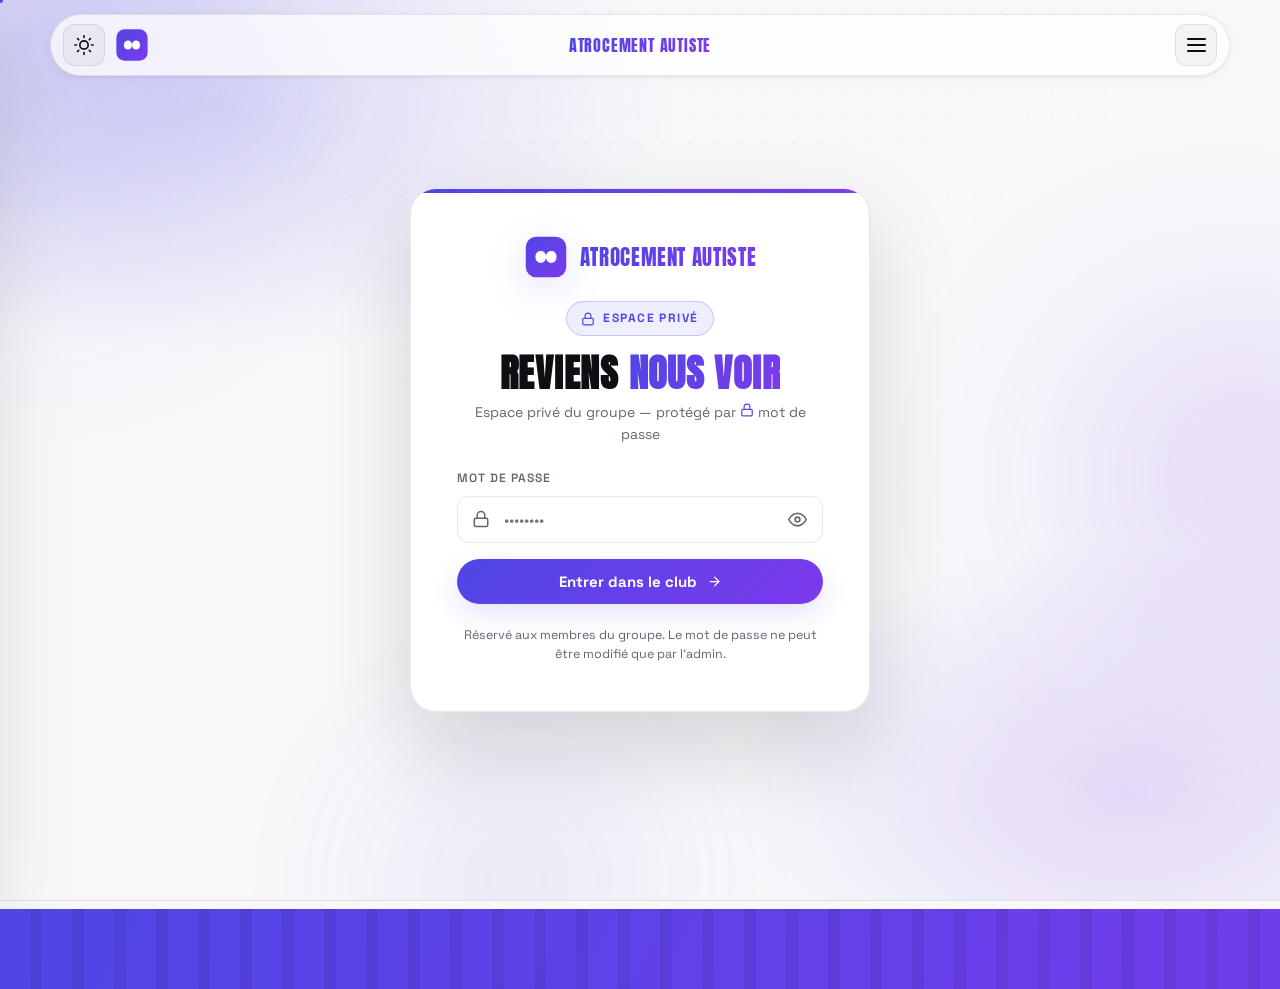
==== commit cd7f8c88: "Add files via upload" ====
--- a/actualites.html
+++ b/actualites.html
@@ -77,6 +77,8 @@
     <div class="menu-item"><a class="menu-link" href="actualites.html"><span class="idx">04</span><span class="grad">Fil d'actualité</span></a></div>
     <div class="menu-item"><a class="menu-link" href="coffre.html"><span class="idx">05</span>Coffre-fort</a></div>
     <div class="menu-item"><a class="menu-link" href="ludique.html"><span class="idx">06</span>Ludique &amp; Divertissement</a></div>
+    <div class="menu-item"><a class="menu-link" href="sondages.html"><span class="idx">07</span>Sondages &amp; Votes</a></div>
+    <div class="menu-item"><a class="menu-link" href="mentions.html"><span class="idx">08</span>Mentions légales</a></div>
   </div>
   <div class="menu-foot">
     <button class="btn sm" id="logout-btn">Se déconnecter <span data-icon="arrow"></span></button>
@@ -115,6 +117,10 @@
 
 <footer style="border-top:1px solid var(--line); padding:34px clamp(18px,4vw,44px); text-align:center; color:var(--text-dim); font-size:13px;">
   <p>Atrocement Autiste — fait par le groupe, pour le groupe. © 2026</p>
+  <nav class="footer-links">
+    <a href="sondages.html">Sondages</a>
+    <a href="mentions.html">Mentions légales</a>
+  </nav>
 </footer>
 
 <div class="toasts"></div>
--- a/css/styles.css
+++ b/css/styles.css
@@ -314,11 +314,24 @@
 
 .hero-title {
   font-family: var(--font-display); font-weight: 400;
-  font-size: clamp(64px, 15vw, 190px);
+  font-size: clamp(40px, 14vw, 190px);
   line-height: .9; text-transform: uppercase; letter-spacing: .01em;
   overflow: hidden;
 }
 .hero-title .line { display: block; }
+.hero-title .type-line { display: block; }
+.hero-title .type-wrap { display: inline-block; max-width: 100%; }
+.hero-title .type-text {
+  background: linear-gradient(115deg, var(--accent1) 10%, var(--accent2) 60%, var(--accent1) 110%);
+  background-size: 220% 100%;
+  -webkit-background-clip: text; background-clip: text; color: transparent;
+  animation: gradShift 6s ease infinite;
+}
+.hero-title .type-caret {
+  display: inline-block; width: .09em; min-width: 4px; height: .92em;
+  margin-left: 8px; vertical-align: -0.06em; border-radius: 3px;
+  background: var(--accent1); animation: caretBlink 1.1s steps(1) infinite;
+}
 .hero-title .grad {
   background: linear-gradient(115deg, var(--accent1) 10%, var(--accent2) 60%, var(--accent1) 110%);
   background-size: 220% 100%;
@@ -709,6 +722,40 @@
 }
 .stat-label { color: var(--text-dim); font-size: 13px; }
 
+/* podium / classement défis */
+.podium { display: grid; grid-template-columns: repeat(3, 1fr); gap: 16px; align-items: end; margin-top: 42px; }
+.podium-cell { display: flex; flex-direction: column; align-items: center; text-align: center; min-width: 0; }
+.podium-bar {
+  position: relative; width: 100%; max-width: 150px; height: 96px;
+  border-radius: 16px 16px 0 0;
+  background: linear-gradient(180deg, var(--accent1), var(--accent2));
+  box-shadow: 0 18px 44px var(--glow);
+  opacity: .92;
+}
+.podium-cell.first .podium-bar { height: 150px; }
+.podium-cell:nth-child(3) .podium-bar { height: 74px; background: linear-gradient(180deg, var(--accent2), color-mix(in srgb, var(--accent2) 55%, transparent)); }
+.podium-cell.empty .podium-bar { background: var(--bg-soft); border: 1px dashed var(--line-strong); box-shadow: none; }
+.podium-medal {
+  position: absolute; top: -34px; left: 50%; transform: translateX(-50%);
+  font-size: 34px; filter: drop-shadow(0 6px 12px rgba(10, 13, 18, .25));
+}
+.podium-name { margin-top: 14px; font-weight: 700; font-size: 15px; max-width: 100%; overflow-wrap: anywhere; }
+.podium-count { color: var(--text-dim); font-size: 13px; margin-top: 2px; }
+
+.rank-list { margin: 42px auto 0; max-width: 640px; display: flex; flex-direction: column; gap: 8px; }
+.rank-row {
+  display: flex; align-items: center; gap: 14px;
+  padding: 12px 16px; background: var(--bg-card); border: 1px solid var(--line);
+  border-radius: var(--radius-sm); box-shadow: var(--shadow-sm);
+  animation: itemIn .4s var(--ease) both;
+}
+.rank-idx {
+  font-family: var(--font-mono); font-size: 13px; font-weight: 700;
+  color: var(--accent1); min-width: 26px; flex-shrink: 0;
+}
+.rank-name { flex: 1; font-weight: 700; overflow-wrap: anywhere; }
+.rank-count { color: var(--text-dim); font-size: 13px; flex-shrink: 0; }
+
 .gallery { display: grid; grid-template-columns: repeat(auto-fill, minmax(240px, 1fr)); gap: 18px; }
 .gallery .media {
   aspect-ratio: 1/1; border-radius: var(--radius); overflow: hidden; position: relative;
@@ -733,6 +780,48 @@
   display: grid; place-items: center;
   background: linear-gradient(135deg, color-mix(in srgb, var(--accent1) 12%, transparent), color-mix(in srgb, var(--accent2) 10%, transparent));
 }
+
+/* mosaïque de photos (accueil) */
+.mosaic {
+  display: grid; grid-template-columns: repeat(4, 1fr);
+  grid-auto-rows: 118px; grid-auto-flow: dense; gap: 10px; margin-top: 46px;
+}
+.mosaic .tile {
+  position: relative; display: block; overflow: hidden;
+  border-radius: var(--radius-sm); border: 1px solid var(--line);
+  background: var(--bg-soft); box-shadow: var(--shadow-sm);
+}
+.mosaic .tile img {
+  width: 100%; height: 100%; object-fit: cover;
+  transition: transform .6s var(--ease), filter .5s;
+}
+.mosaic .tile:hover img { transform: scale(1.08); }
+.mosaic .tile .cap {
+  position: absolute; inset: auto 0 0 0; padding: 22px 12px 9px;
+  background: linear-gradient(transparent, rgba(10, 13, 18, .82));
+  color: #fff; font-size: 12.5px; font-weight: 600;
+  opacity: 0; transform: translateY(8px); transition: opacity .35s, transform .35s;
+  white-space: nowrap; overflow: hidden; text-overflow: ellipsis;
+}
+.mosaic .tile:hover .cap { opacity: 1; transform: none; }
+.mosaic .tile.big { grid-column: span 2; grid-row: span 2; }
+.mosaic .tile.wide { grid-column: span 2; }
+.mosaic .tile.tall { grid-row: span 2; }
+
+/* mentions légales */
+.legal-section h3 {
+  font-family: var(--font-display); text-transform: uppercase; font-size: 17px;
+  letter-spacing: .03em; font-weight: 400; margin-bottom: 10px;
+}
+.legal-section p, .legal-section li { color: var(--text-dim); font-size: 14.5px; line-height: 1.7; }
+.legal-section ul { margin: 8px 0 0; padding-left: 20px; display: grid; gap: 6px; }
+.legal-section .muted { color: var(--text-dim); opacity: .75; font-size: 12.5px; }
+.legal-card { display: grid; gap: 26px; }
+
+/* liens footer */
+.footer-links { margin-top: 14px; display: flex; gap: 20px; justify-content: center; flex-wrap: wrap; }
+.footer-links a { color: var(--text-dim); text-decoration: underline; text-underline-offset: 3px; transition: color .3s; }
+.footer-links a:hover { color: var(--accent1); }
 
 /* fichiers / icones de type */
 .file-icon {
@@ -802,6 +891,18 @@
   width: 18px; height: 18px; border-radius: 50%; transition: all .2s;
 }
 .chip button:hover { background: #f43f5e; color: #fff; }
+.chip-dot {
+  width: 9px; height: 9px; border-radius: 50%; display: inline-block; flex: none;
+  box-shadow: 0 0 0 2px color-mix(in srgb, var(--bg-card) 75%, transparent);
+}
+.wheel-label {
+  position: absolute; left: 50%; top: 50%;
+  font-weight: 800; text-transform: uppercase;
+  letter-spacing: .03em; line-height: 1; white-space: nowrap;
+  text-shadow: 0 1px 2px rgba(10, 13, 18, .25);
+  max-width: 34%; overflow: hidden;
+  pointer-events: none; user-select: none;
+}
 
 /* dés / pile ou face */
 .dice-stage { display: flex; align-items: center; justify-content: center; min-height: 140px; }
@@ -816,7 +917,41 @@
 .die-grid { display: grid; grid-template-columns: repeat(3, 1fr); grid-template-rows: repeat(3, 1fr); gap: 8px; width: 66%; height: 66%; }
 .die-grid .pip { align-self: center; justify-self: center; }
 .die.rolling { animation: diceShake .5s ease; }
-.die.flipping { animation: coinFlip 1s var(--ease); }
+
+/* pièce pile ou face */
+.coin { width: 120px; height: 120px; perspective: 800px; }
+.coin-inner {
+  width: 100%; height: 100%; position: relative;
+  transform-style: preserve-3d;
+  transition: transform .6s var(--ease);
+}
+.coin.is-face .coin-inner { transform: rotateY(180deg); }
+.coin.flipping .coin-inner { animation: coinFlip 1s var(--ease); }
+.coin-face {
+  position: absolute; inset: 0; border-radius: 50%;
+  backface-visibility: hidden; -webkit-backface-visibility: hidden;
+  display: grid; place-items: center;
+  border: 4px solid rgba(255, 255, 255, .35);
+  box-shadow: 0 20px 50px var(--glow), inset 0 0 18px rgba(120, 60, 0, .28);
+}
+.coin-front {
+  background: radial-gradient(circle at 32% 28%, #ffe9b8, #f0b23a 68%, #d8941f);
+  color: #7a4d08;
+}
+.coin-back {
+  background: radial-gradient(circle at 32% 28%, #ffd7c2, #f0833a 68%, #d9621a);
+  color: #7a2c08;
+  transform: rotateY(180deg);
+}
+.coin-face span {
+  font-family: var(--font-display); font-size: 46px; line-height: 1;
+  text-shadow: 0 2px 0 rgba(255, 255, 255, .35);
+}
+.coin-face small {
+  position: absolute; bottom: 22px;
+  font-size: 10px; font-weight: 700; letter-spacing: .16em; text-transform: uppercase;
+  opacity: .75;
+}
 @keyframes coinFlip {
   0% { transform: rotateY(0) scaleY(1); }
   25% { transform: rotateY(180deg) scaleY(.75); }
@@ -909,28 +1044,52 @@
 @media (max-width: 1024px) {
   .col-3 { grid-column: span 6; }
   .col-4 { grid-column: span 6; }
+  .mosaic { grid-template-columns: repeat(3, 1fr); grid-auto-rows: 104px; }
+  .hero-title { font-size: clamp(40px, 12vw, 150px); }
+  .marquee-track span { font-size: clamp(18px, 3vw, 26px); }
 }
 
 @media (max-width: 768px) {
   .nav { top: 10px; }
-  .col-3, .col-4, .col-6, .col-8 { grid-column: span 12; }
+  .col-3, .col-4, .col-5, .col-6, .col-7, .col-8 { grid-column: span 12; }
   .grid { gap: 16px; }
   .card { padding: 20px; }
   .steps { grid-template-columns: 1fr; }
-  .menu { padding: 78px 22px; }
+  .menu { padding: 78px 22px; overflow-y: auto; }
   .menu-foot { gap: 10px; }
   .gallery { grid-template-columns: repeat(auto-fill, minmax(150px, 1fr)); gap: 12px; }
+  .gallery .media .cap { padding: 20px 10px 10px; font-size: 12px; }
   .hero { min-height: 100svh; padding-top: 120px; }
   .hero-logo, .hero-emblem .logo-badge { width: 60px; height: 60px; }
   .toasts { left: 22px; right: 22px; max-width: none; }
   .blobs .blob { opacity: .18; }
+  .mosaic { grid-template-columns: repeat(2, 1fr); grid-auto-rows: 88px; gap: 8px; }
+  .page-head { padding-top: 112px; }
+  .lead { font-size: 15px; }
 }
 
 @media (max-width: 480px) {
+  .nav { padding: 0 10px; }
+  .nav-inner { padding: 8px 10px; }
+  .nav-center { font-size: 11px; letter-spacing: .03em; }
   .hero-sub { font-size: 15px; }
   .hero-cta .btn { width: 100%; }
   .toolbar .input { min-width: 100%; }
   .theme-panel { width: min(320px, 94vw); }
+  .code-card .code-head { padding: 11px 12px; }
+  .code-card .code-body { font-size: 11.5px; padding: 14px 12px; }
+  .code-card .code-body .ln { gap: 10px; }
+  .code-card .code-head .t { margin-left: 6px; }
+  .list-item { padding: 11px 12px; gap: 10px; }
+  .h2 { font-size: clamp(30px, 9.5vw, 40px); }
+  .hero-title { font-size: clamp(34px, 15vw, 56px); }
+  .hero-kicker { font-size: 10.5px; padding: 7px 13px; }
+  .mosaic { grid-auto-rows: 78px; }
+  .podium { gap: 10px; }
+  .marquee { padding: 14px 0; }
+  .marquee-track span { font-size: 18px; }
+  .roulette { width: min(250px, 74vw); height: min(250px, 74vw); }
+  .legal-card { gap: 20px; }
 }
 
 @media (prefers-reduced-motion: reduce) {
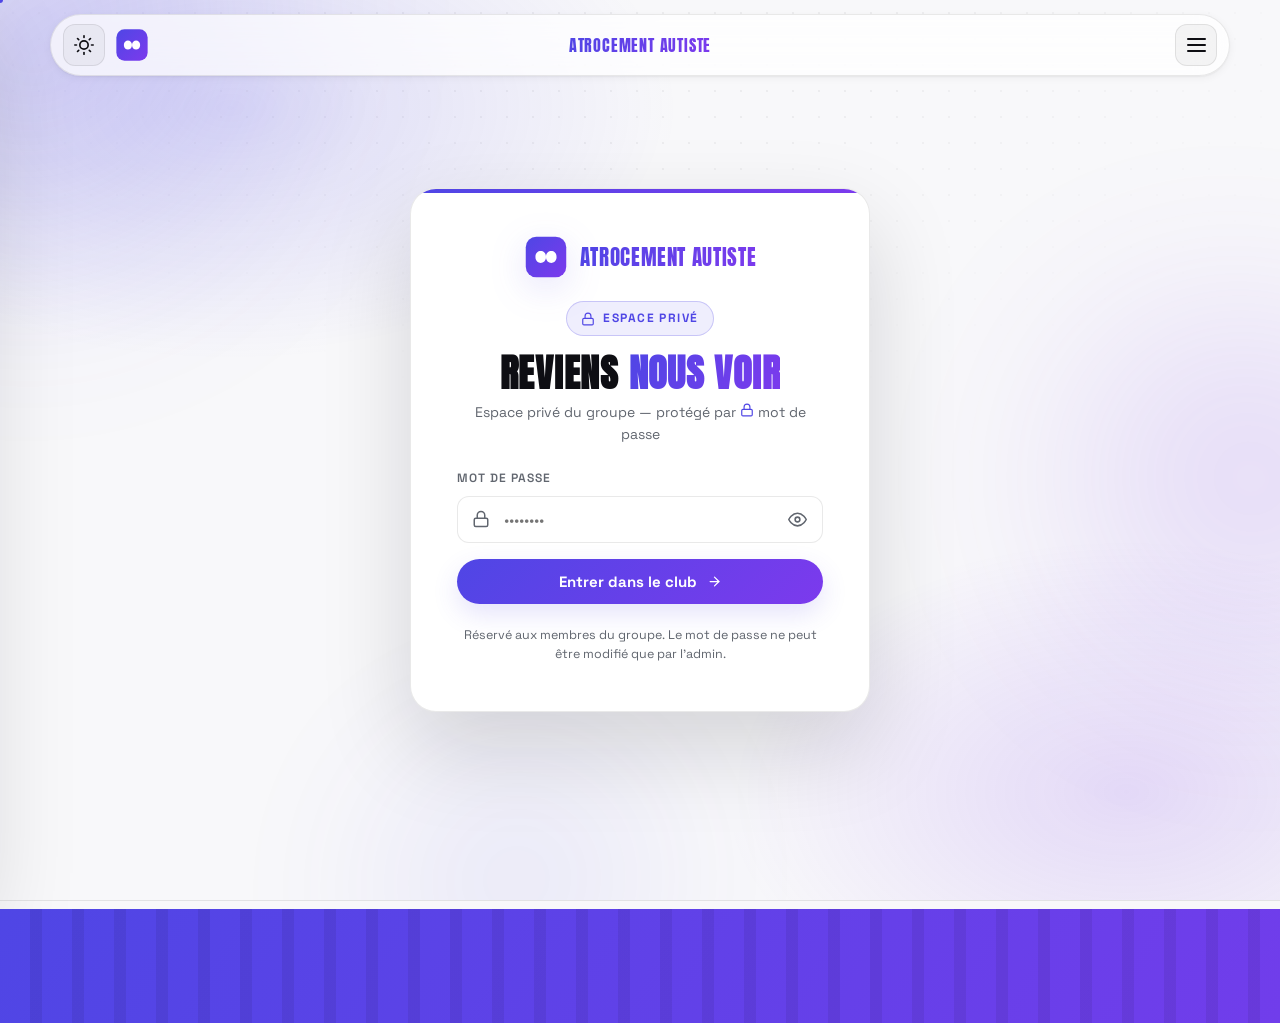
==== commit 1d6f908f: "Add files via upload" ====
--- a/actualites.html
+++ b/actualites.html
@@ -78,7 +78,8 @@
     <div class="menu-item"><a class="menu-link" href="coffre.html"><span class="idx">05</span>Coffre-fort</a></div>
     <div class="menu-item"><a class="menu-link" href="ludique.html"><span class="idx">06</span>Ludique &amp; Divertissement</a></div>
     <div class="menu-item"><a class="menu-link" href="sondages.html"><span class="idx">07</span>Sondages &amp; Votes</a></div>
-    <div class="menu-item"><a class="menu-link" href="mentions.html"><span class="idx">08</span>Mentions légales</a></div>
+    <div class="menu-item"><a class="menu-link" href="jeux.html"><span class="idx">08</span>Jeux &amp; Addiction</a></div>
+    <div class="menu-item"><a class="menu-link" href="mentions.html"><span class="idx">09</span>Mentions légales</a></div>
   </div>
   <div class="menu-foot">
     <button class="btn sm" id="logout-btn">Se déconnecter <span data-icon="arrow"></span></button>
--- a/css/styles.css
+++ b/css/styles.css
@@ -807,6 +807,198 @@
 .mosaic .tile.big { grid-column: span 2; grid-row: span 2; }
 .mosaic .tile.wide { grid-column: span 2; }
 .mosaic .tile.tall { grid-row: span 2; }
+
+/* nouveaux outils de la boîte à outils */
+.timer-display {
+  font-family: var(--font-display); font-size: clamp(30px, 5vw, 40px);
+  letter-spacing: .02em; text-align: center; line-height: 1;
+  padding: 16px 8px; margin-bottom: 14px; border-radius: var(--radius-sm);
+  background: var(--bg-soft); border: 1px solid var(--line); color: var(--text);
+  font-variant-numeric: tabular-nums;
+}
+.timer-display.finished { color: var(--accent1); animation: gradShift 6s ease infinite; }
+.tool-msg {
+  text-align: center; min-height: 2.8em; font-size: 15px; line-height: 1.45;
+  color: var(--text); font-weight: 600; margin-bottom: 14px;
+}
+.pfc-btns { display: flex; gap: 10px; justify-content: center; margin: 14px 0; }
+.pfc-btn {
+  width: 62px; height: 62px; font-size: 28px; border-radius: var(--radius-sm);
+  border: 1px solid var(--line); background: var(--bg-soft); cursor: pointer;
+  transition: transform .15s var(--ease), border-color .2s, background .2s;
+}
+.pfc-btn:hover { transform: translateY(-3px) scale(1.06); border-color: var(--accent1); }
+.card-view {
+  width: 84px; height: 122px; margin: 0 auto 14px; border-radius: 12px;
+  background: #fff; color: #17181d; display: flex; align-items: center; justify-content: center;
+  font-size: 44px; font-weight: 800; box-shadow: var(--shadow-lg); border: 1px solid var(--line);
+}
+.card-view.flip { animation: cardFlip .5s var(--ease); }
+@keyframes cardFlip { 0% { transform: rotateY(0) scale(1); } 50% { transform: rotateY(90deg) scale(.92); } 100% { transform: rotateY(0) scale(1); } }
+.team-grid { display: grid; grid-template-columns: 1fr 1fr; gap: 10px; }
+.team-box {
+  background: var(--bg-soft); border: 1px solid var(--line);
+  border-radius: var(--radius-sm); padding: 12px;
+}
+.team-title {
+  font-family: var(--font-display); text-transform: uppercase; font-size: 14px;
+  letter-spacing: .03em; margin-bottom: 8px; color: var(--text);
+}
+.team-box .chips { margin: 0; justify-content: flex-start; }
+
+/* blackjack */
+.bj-balance {
+  display: flex; align-items: baseline; gap: 10px; justify-content: flex-end;
+  margin-bottom: 14px; color: var(--text-dim); font-size: 14px;
+}
+.bj-balance strong { color: var(--text); font-size: 26px; font-family: var(--font-display); font-weight: 400; }
+.bj-table {
+  display: grid; grid-template-columns: 1fr auto 1fr; gap: 10px; align-items: center;
+  background: var(--bg-soft); border: 1px solid var(--line); border-radius: var(--radius-sm);
+  padding: 20px 14px; margin-bottom: 16px;
+}
+.bj-side { text-align: center; }
+.bj-label {
+  font-family: var(--font-display); text-transform: uppercase; font-size: 12px;
+  letter-spacing: .08em; color: var(--text-dim);
+}
+.bj-hand { display: flex; gap: 6px; min-height: 88px; align-items: center; justify-content: center; flex-wrap: wrap; margin: 10px 0 6px; }
+.bj-card {
+  width: 50px; height: 74px; border-radius: 8px; background: #fff; color: #17181d;
+  display: flex; flex-direction: column; align-items: center; justify-content: center;
+  box-shadow: var(--shadow-md); border: 1px solid rgba(0, 0, 0, .08);
+  animation: cardIn .3s var(--ease) backwards;
+}
+@keyframes cardIn { from { transform: translateY(10px) scale(.9); opacity: 0; } }
+.bj-card.red { color: #e11d48; }
+.bj-card .bc-v { font-size: 14px; font-weight: 800; line-height: 1; }
+.bj-card .bc-s { font-size: 22px; line-height: 1.1; }
+.bj-card.back { background: linear-gradient(135deg, var(--accent1), var(--accent2)); border: none; }
+.bj-total { font-weight: 800; font-size: 18px; min-height: 1.2em; }
+.bj-vs {
+  font-family: var(--font-display); font-size: 15px; letter-spacing: .1em;
+  color: var(--text-dim); text-transform: uppercase;
+}
+.bj-status {
+  text-align: center; padding: 12px; border-radius: var(--radius-sm);
+  background: var(--bg-soft); border: 1px solid var(--line);
+  margin-bottom: 16px; font-size: 14px; color: var(--text);
+  display: flex; flex-direction: column; gap: 3px; min-height: 58px; justify-content: center;
+}
+.bj-status-title { font-weight: 800; font-size: 16px; }
+.bj-status-sub { color: var(--text-dim); font-size: 12.5px; }
+.bj-bets {
+  display: flex; align-items: center; gap: 8px; flex-wrap: wrap;
+  background: var(--bg-soft); border: 1px solid var(--line); border-radius: var(--radius-sm);
+  padding: 10px 12px; margin-bottom: 14px;
+}
+.bj-bet-num { font-family: var(--font-display); font-size: 22px; font-weight: 400; min-width: 34px; text-align: center; }
+.bj-chips { margin: 0; }
+.chip-bet {
+  width: 38px; height: 38px; border-radius: 50%; border: 2px solid var(--line);
+  background: var(--card); color: var(--text); font-weight: 800; font-size: 12.5px;
+  cursor: pointer; transition: transform .15s var(--ease), border-color .2s;
+}
+.chip-bet:hover { transform: translateY(-2px); border-color: var(--accent1); }
+.chip-bet:disabled { opacity: .4; cursor: default; transform: none; }
+.bj-actions { display: flex; gap: 10px; flex-wrap: wrap; }
+.bj-rules { margin-top: 22px; }
+.bj-rules h4 { font-family: var(--font-display); text-transform: uppercase; font-size: 14px; letter-spacing: .04em; margin-bottom: 8px; }
+.bj-rules ul { margin: 0 0 8px 18px; color: var(--text-dim); font-size: 13.5px; line-height: 1.7; }
+.bj-rules .muted { font-size: 12.5px; }
+
+/* compteur d'addiction */
+.addict-track {
+  height: 18px; border-radius: 999px; overflow: hidden;
+  background: var(--bg-soft); border: 1px solid var(--line);
+}
+.addict-bar {
+  height: 100%; width: 4%; border-radius: 999px;
+  background: linear-gradient(90deg, var(--accent1), var(--accent2));
+  transition: width .8s var(--ease);
+}
+.addict-label { margin-top: 12px; font-weight: 700; font-size: 15px; text-align: center; }
+.addict-count { color: var(--text-dim); font-size: 12.5px; text-align: center; margin-top: 3px; }
+
+/* cagnotte commune */
+.wallet-card { padding: 20px 26px; }
+.wallet-inner { display: flex; align-items: center; gap: 18px; flex-wrap: wrap; }
+.wallet-text { flex: 1; min-width: 180px; }
+.wallet-text h3 { margin-bottom: 3px; font-size: 17px; }
+.wallet-text p { font-size: 13px; margin: 0; }
+.wallet-card .card-icon { margin: 0; }
+.wallet-amount {
+  display: flex; align-items: baseline; gap: 9px;
+  color: var(--text-dim); font-size: 13px;
+}
+.wallet-amount strong {
+  color: var(--text); font-size: 30px;
+  font-family: var(--font-display); font-weight: 400;
+}
+
+/* machines à sous */
+.slot-machine {
+  background: var(--bg-soft); border: 1px solid var(--line); border-radius: var(--radius-sm);
+  padding: 18px 12px 14px; margin-bottom: 14px; text-align: center;
+}
+.slot-reels { display: flex; gap: 10px; justify-content: center; margin-bottom: 12px; }
+.slot-reel {
+  width: 62px; height: 62px; border-radius: 12px; display: grid; place-items: center;
+  font-size: 32px; background: #fff; border: 1px solid rgba(0, 0, 0, .08);
+  box-shadow: var(--shadow-sm); transition: transform .15s var(--ease);
+}
+.slot-reel.spinning { animation: slotShake .12s linear infinite; }
+@keyframes slotShake {
+  0% { transform: translateY(-3px); }
+  50% { transform: translateY(3px); }
+  100% { transform: translateY(-3px); }
+}
+.slot-payout {
+  min-height: 42px; display: grid; place-items: center; text-align: center;
+  padding: 8px 10px; font-size: 13.5px; color: var(--text);
+  background: var(--bg-soft); border: 1px solid var(--line); border-radius: var(--radius-sm);
+  margin-bottom: 12px;
+}
+.slot-bets { margin-bottom: 12px; }
+
+/* ticket à gratter */
+.scratch-info {
+  background: var(--bg-soft); border: 1px solid var(--line); border-radius: var(--radius-sm);
+  padding: 12px; text-align: center; margin-bottom: 14px; font-size: 13.5px; color: var(--text-dim);
+}
+.scratch-info strong { color: var(--text); }
+.scratch-grid { display: grid; grid-template-columns: repeat(3, 1fr); gap: 8px; margin-bottom: 12px; }
+.scratch-tile {
+  aspect-ratio: 1; border-radius: 10px; font-size: 26px; cursor: pointer;
+  background: linear-gradient(135deg, var(--accent1), var(--accent2));
+  color: transparent; border: none;
+  transition: transform .15s var(--ease);
+}
+.scratch-tile:hover { transform: translateY(-2px); }
+.scratch-tile.revealed {
+  background: var(--bg-soft); border: 1px solid var(--line);
+  color: var(--text); cursor: default; transform: none;
+}
+
+/* roulette */
+.rt-board { display: grid; grid-template-columns: repeat(6, 1fr); gap: 6px; margin-bottom: 12px; }
+.rt-cell {
+  aspect-ratio: 1; border-radius: 8px; border: none; cursor: pointer;
+  font-weight: 800; font-size: 13.5px; color: #fff; display: grid; place-items: center;
+  transition: transform .15s var(--ease);
+}
+.rt-cell:hover { transform: translateY(-2px); }
+.rt-cell.green { background: #16a34a; }
+.rt-cell.red { background: #e11d48; }
+.rt-cell.black { background: #26272d; }
+.rt-cell.selected { outline: 3px solid var(--accent1); outline-offset: 2px; }
+.rt-cell.win { animation: winPulse .55s var(--ease) 3; }
+@keyframes winPulse {
+  0% { box-shadow: 0 0 0 0 var(--accent1); }
+  100% { box-shadow: 0 0 0 16px transparent; }
+}
+.rt-bet-types { display: flex; align-items: center; gap: 8px; flex-wrap: wrap; margin-bottom: 12px; }
+.rt-hint { font-size: 12.5px; color: var(--text-dim); }
 
 /* mentions légales */
 .legal-section h3 {
@@ -1066,6 +1258,11 @@
   .mosaic { grid-template-columns: repeat(2, 1fr); grid-auto-rows: 88px; gap: 8px; }
   .page-head { padding-top: 112px; }
   .lead { font-size: 15px; }
+  .mosaic { grid-template-columns: repeat(4, 1fr); grid-auto-rows: 96px; gap: 6px; }
+  .mosaic .tile img { object-fit: contain; padding: 4px; background: var(--bg-soft); }
+  .mosaic .tile:hover img { transform: none; }
+  .mosaic .tile.big, .mosaic .tile.wide { grid-column: span 2; }
+  .mosaic .tile.big, .mosaic .tile.tall { grid-row: span 2; }
 }
 
 @media (max-width: 480px) {
@@ -1084,12 +1281,14 @@
   .h2 { font-size: clamp(30px, 9.5vw, 40px); }
   .hero-title { font-size: clamp(34px, 15vw, 56px); }
   .hero-kicker { font-size: 10.5px; padding: 7px 13px; }
-  .mosaic { grid-auto-rows: 78px; }
+  .mosaic { grid-auto-rows: 72px; gap: 5px; }
+  .mosaic .tile img { padding: 2px; }
   .podium { gap: 10px; }
   .marquee { padding: 14px 0; }
   .marquee-track span { font-size: 18px; }
   .roulette { width: min(250px, 74vw); height: min(250px, 74vw); }
   .legal-card { gap: 20px; }
+  .team-grid { grid-template-columns: 1fr; }
 }
 
 @media (prefers-reduced-motion: reduce) {
